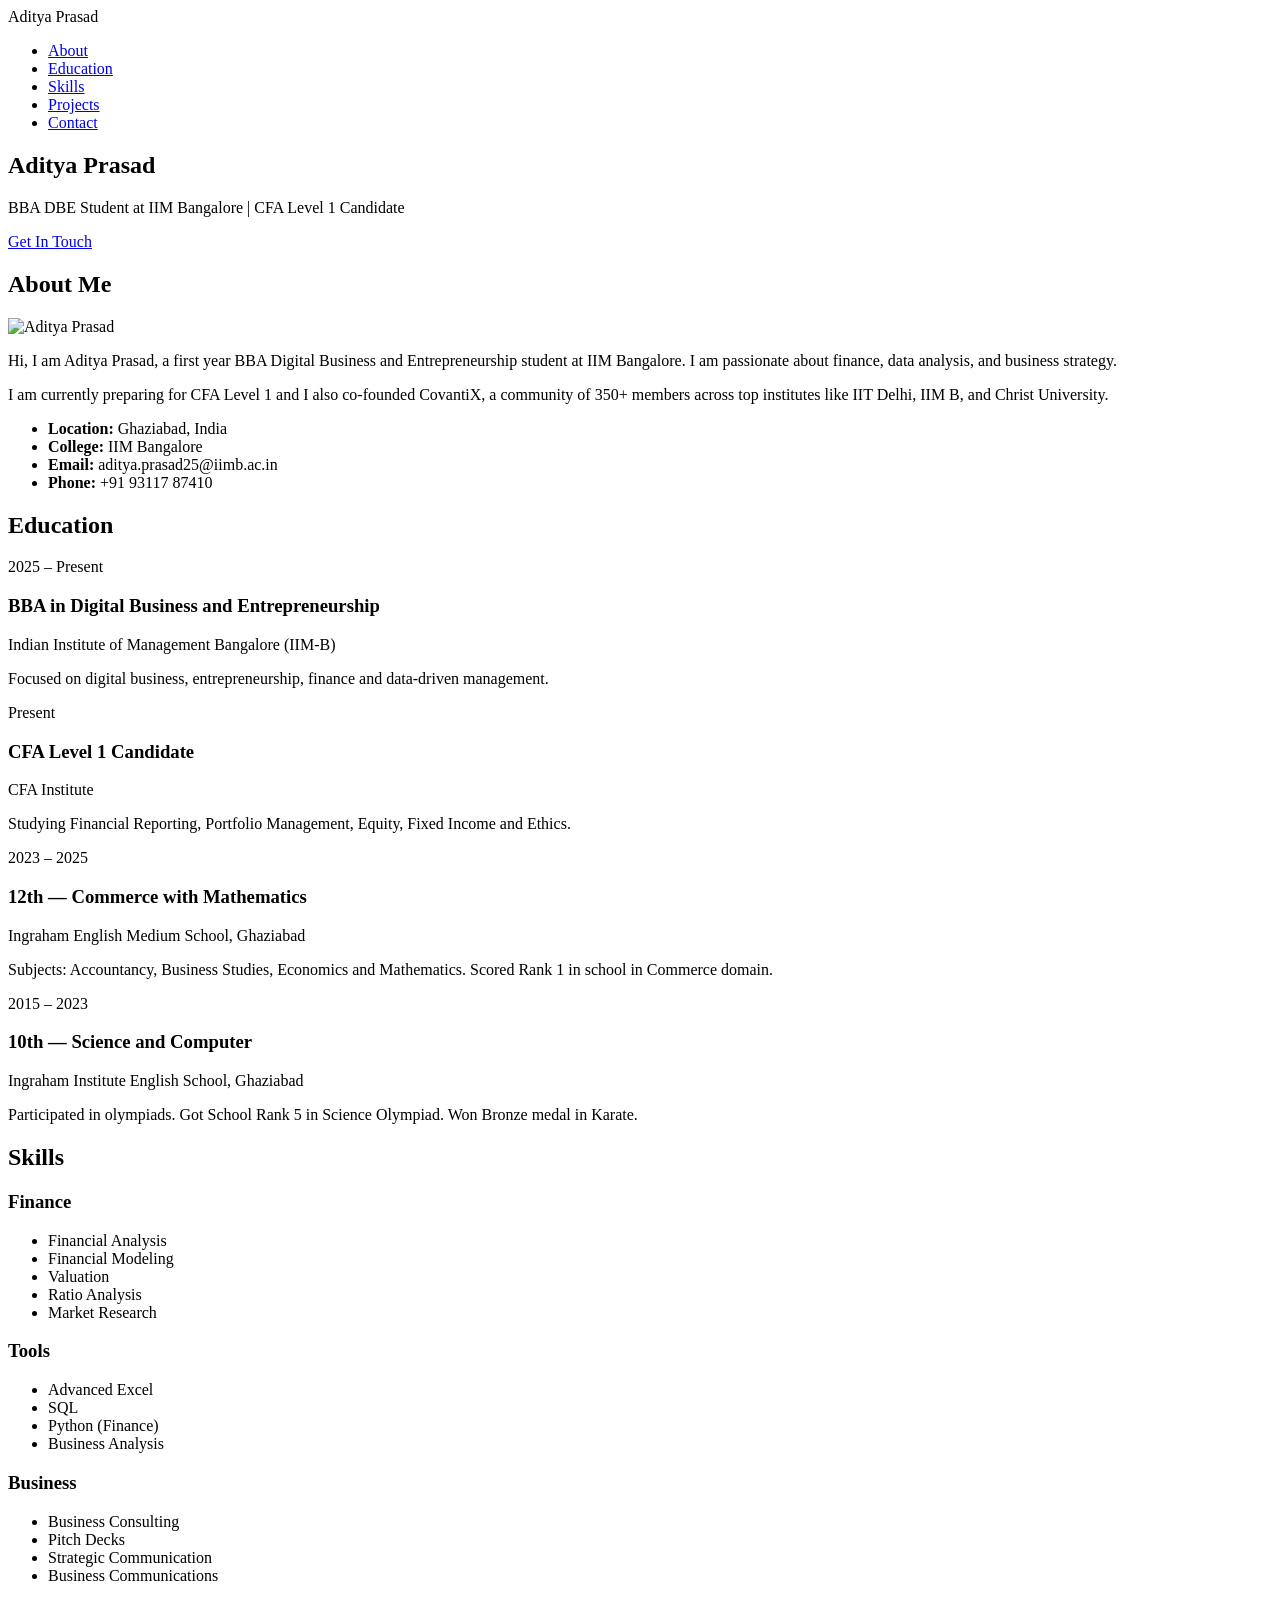
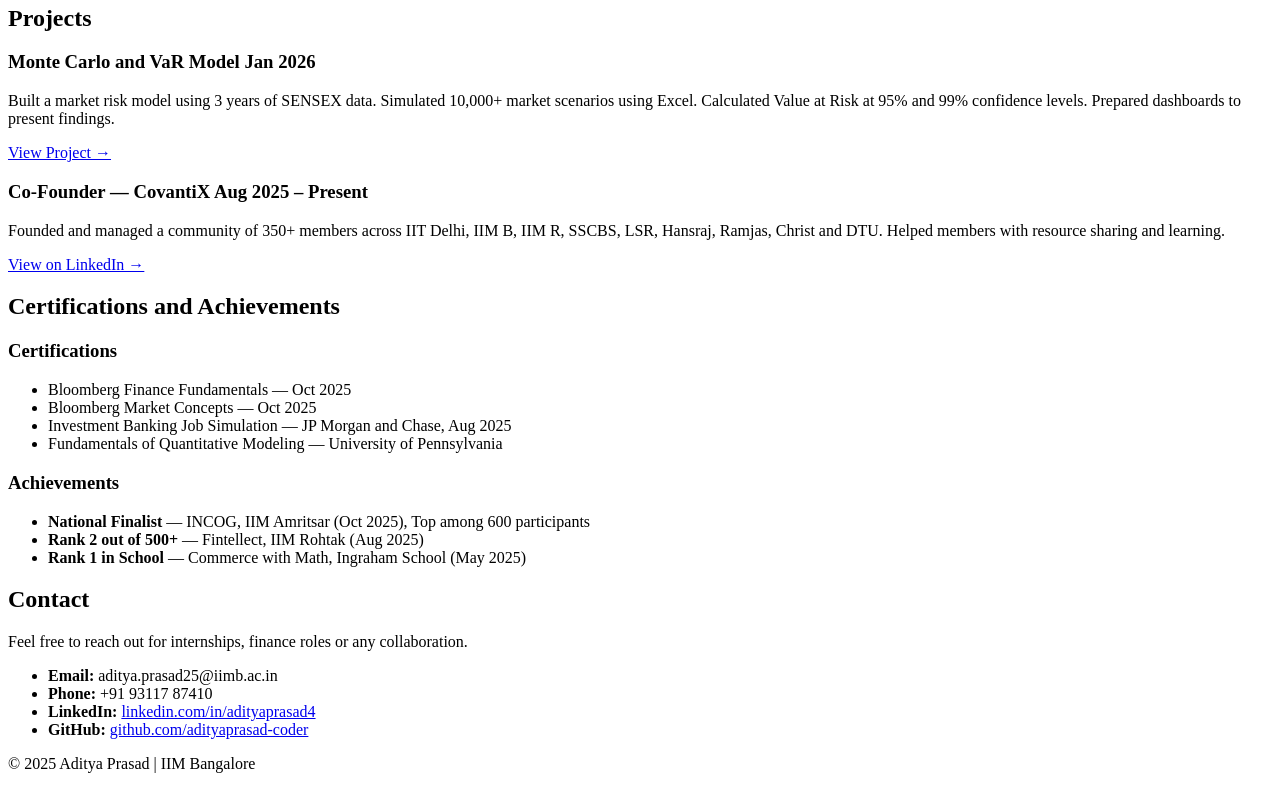
==== index.html @ 6860e872 "Rename index (1).html to index.html" ====
<!DOCTYPE html>
<html lang="en">
<head>
  <meta charset="UTF-8" />
  <meta name="viewport" content="width=device-width, initial-scale=1.0"/>
  <title>Aditya Prasad | Resume</title>
  <link href="https://fonts.googleapis.com/css2?family=Poppins:wght@400;500;600;700&display=swap" rel="stylesheet">
  <link rel="stylesheet" href="style.css" />
</head>
<body>

  <!-- NAVIGATION BAR -->
  <nav id="navbar">
    <div class="nav-logo">Aditya Prasad</div>
    <ul class="nav-links">
      <li><a href="#about">About</a></li>
      <li><a href="#education">Education</a></li>
      <li><a href="#skills">Skills</a></li>
      <li><a href="#projects">Projects</a></li>
      <li><a href="#contact">Contact</a></li>
    </ul>
  </nav>

  <!-- HERO -->
  <section id="hero">
    <h1>Aditya Prasad</h1>
    <p>BBA DBE Student at IIM Bangalore | CFA Level 1 Candidate</p>
    <a href="#contact" class="btn">Get In Touch</a>
  </section>

  <!-- ABOUT ME -->
  <section id="about" class="section">
    <div class="container">
      <h2>About Me</h2>
      <div class="about-flex">
        <img src="photo.jpg" alt="Aditya Prasad" class="profile-photo" />
        <div class="about-text">
          <p>Hi, I am Aditya Prasad, a first year BBA Digital Business and Entrepreneurship student at IIM Bangalore. I am passionate about finance, data analysis, and business strategy.</p>
          <p>I am currently preparing for CFA Level 1 and I also co-founded CovantiX, a community of 350+ members across top institutes like IIT Delhi, IIM B, and Christ University.</p>
          <ul class="info-list">
            <li><b>Location:</b> Ghaziabad, India</li>
            <li><b>College:</b> IIM Bangalore</li>
            <li><b>Email:</b> aditya.prasad25@iimb.ac.in</li>
            <li><b>Phone:</b> +91 93117 87410</li>
          </ul>
        </div>
      </div>
    </div>
  </section>

  <!-- EDUCATION -->
  <section id="education" class="section grey-bg">
    <div class="container">
      <h2>Education</h2>

      <div class="edu-card">
        <span class="year">2025 – Present</span>
        <h3>BBA in Digital Business and Entrepreneurship</h3>
        <p class="institute">Indian Institute of Management Bangalore (IIM-B)</p>
        <p>Focused on digital business, entrepreneurship, finance and data-driven management.</p>
      </div>

      <div class="edu-card">
        <span class="year">Present</span>
        <h3>CFA Level 1 Candidate</h3>
        <p class="institute">CFA Institute</p>
        <p>Studying Financial Reporting, Portfolio Management, Equity, Fixed Income and Ethics.</p>
      </div>

      <div class="edu-card">
        <span class="year">2023 – 2025</span>
        <h3>12th — Commerce with Mathematics</h3>
        <p class="institute">Ingraham English Medium School, Ghaziabad</p>
        <p>Subjects: Accountancy, Business Studies, Economics and Mathematics. Scored Rank 1 in school in Commerce domain.</p>
      </div>

      <div class="edu-card">
        <span class="year">2015 – 2023</span>
        <h3>10th — Science and Computer</h3>
        <p class="institute">Ingraham Institute English School, Ghaziabad</p>
        <p>Participated in olympiads. Got School Rank 5 in Science Olympiad. Won Bronze medal in Karate.</p>
      </div>

    </div>
  </section>

  <!-- SKILLS -->
  <section id="skills" class="section">
    <div class="container">
      <h2>Skills</h2>
      <div class="skills-flex">

        <div class="skill-box">
          <h3>Finance</h3>
          <ul>
            <li>Financial Analysis</li>
            <li>Financial Modeling</li>
            <li>Valuation</li>
            <li>Ratio Analysis</li>
            <li>Market Research</li>
          </ul>
        </div>

        <div class="skill-box">
          <h3>Tools</h3>
          <ul>
            <li>Advanced Excel</li>
            <li>SQL</li>
            <li>Python (Finance)</li>
            <li>Business Analysis</li>
          </ul>
        </div>

        <div class="skill-box">
          <h3>Business</h3>
          <ul>
            <li>Business Consulting</li>
            <li>Pitch Decks</li>
            <li>Strategic Communication</li>
            <li>Business Communications</li>
          </ul>
        </div>

      </div>
    </div>
  </section>

  <!-- PROJECTS -->
  <section id="projects" class="section grey-bg">
    <div class="container">
      <h2>Projects</h2>

      <div class="project-card">
        <h3>Monte Carlo and VaR Model <span class="year">Jan 2026</span></h3>
        <p>Built a market risk model using 3 years of SENSEX data. Simulated 10,000+ market scenarios using Excel. Calculated Value at Risk at 95% and 99% confidence levels. Prepared dashboards to present findings.</p>
        <a href="https://bit.ly/4pxqvvm" target="_blank" class="project-link">View Project →</a>
      </div>

      <div class="project-card">
        <h3>Co-Founder — CovantiX <span class="year">Aug 2025 – Present</span></h3>
        <p>Founded and managed a community of 350+ members across IIT Delhi, IIM B, IIM R, SSCBS, LSR, Hansraj, Ramjas, Christ and DTU. Helped members with resource sharing and learning.</p>
        <a href="https://linkedin.com/in/adityaprasad4/" target="_blank" class="project-link">View on LinkedIn →</a>
      </div>

    </div>
  </section>

  <!-- CERTIFICATIONS -->
  <section id="certifications" class="section">
    <div class="container">
      <h2>Certifications and Achievements</h2>
      <div class="two-col">

        <div>
          <h3>Certifications</h3>
          <ul class="simple-list">
            <li>Bloomberg Finance Fundamentals — Oct 2025</li>
            <li>Bloomberg Market Concepts — Oct 2025</li>
            <li>Investment Banking Job Simulation — JP Morgan and Chase, Aug 2025</li>
            <li>Fundamentals of Quantitative Modeling — University of Pennsylvania</li>
          </ul>
        </div>

        <div>
          <h3>Achievements</h3>
          <ul class="simple-list">
            <li><b>National Finalist</b> — INCOG, IIM Amritsar (Oct 2025), Top among 600 participants</li>
            <li><b>Rank 2 out of 500+</b> — Fintellect, IIM Rohtak (Aug 2025)</li>
            <li><b>Rank 1 in School</b> — Commerce with Math, Ingraham School (May 2025)</li>
          </ul>
        </div>

      </div>
    </div>
  </section>

  <!-- CONTACT -->
  <section id="contact" class="section grey-bg">
    <div class="container">
      <h2>Contact</h2>
      <p>Feel free to reach out for internships, finance roles or any collaboration.</p>
      <ul class="contact-list">
        <li><b>Email:</b> aditya.prasad25@iimb.ac.in</li>
        <li><b>Phone:</b> +91 93117 87410</li>
        <li><b>LinkedIn:</b> <a href="https://linkedin.com/in/adityaprasad4/" target="_blank">linkedin.com/in/adityaprasad4</a></li>
        <li><b>GitHub:</b> <a href="https://github.com/adityaprasad-coder" target="_blank">github.com/adityaprasad-coder</a></li>
      </ul>
    </div>
  </section>

  <!-- FOOTER -->
  <footer id="footer">
    <p>© 2025 Aditya Prasad | IIM Bangalore</p>
  </footer>

</body>
</html>
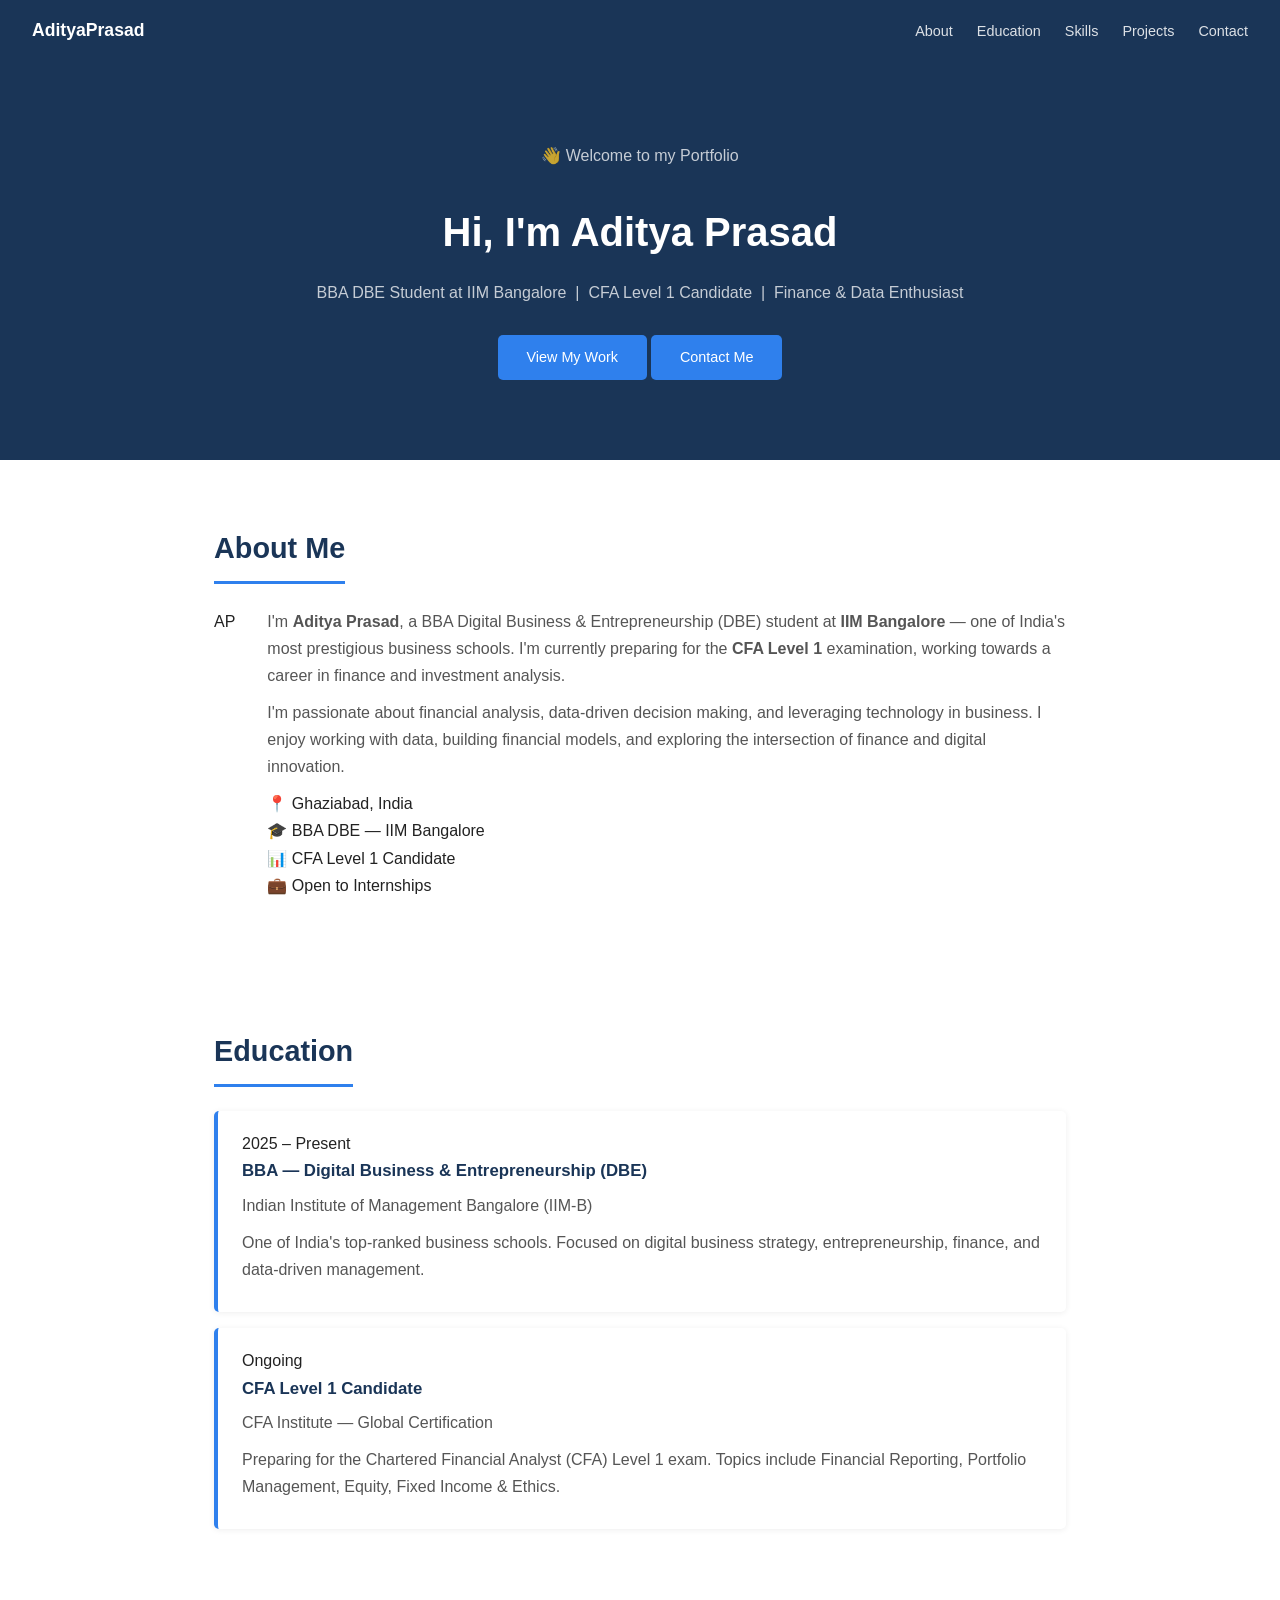
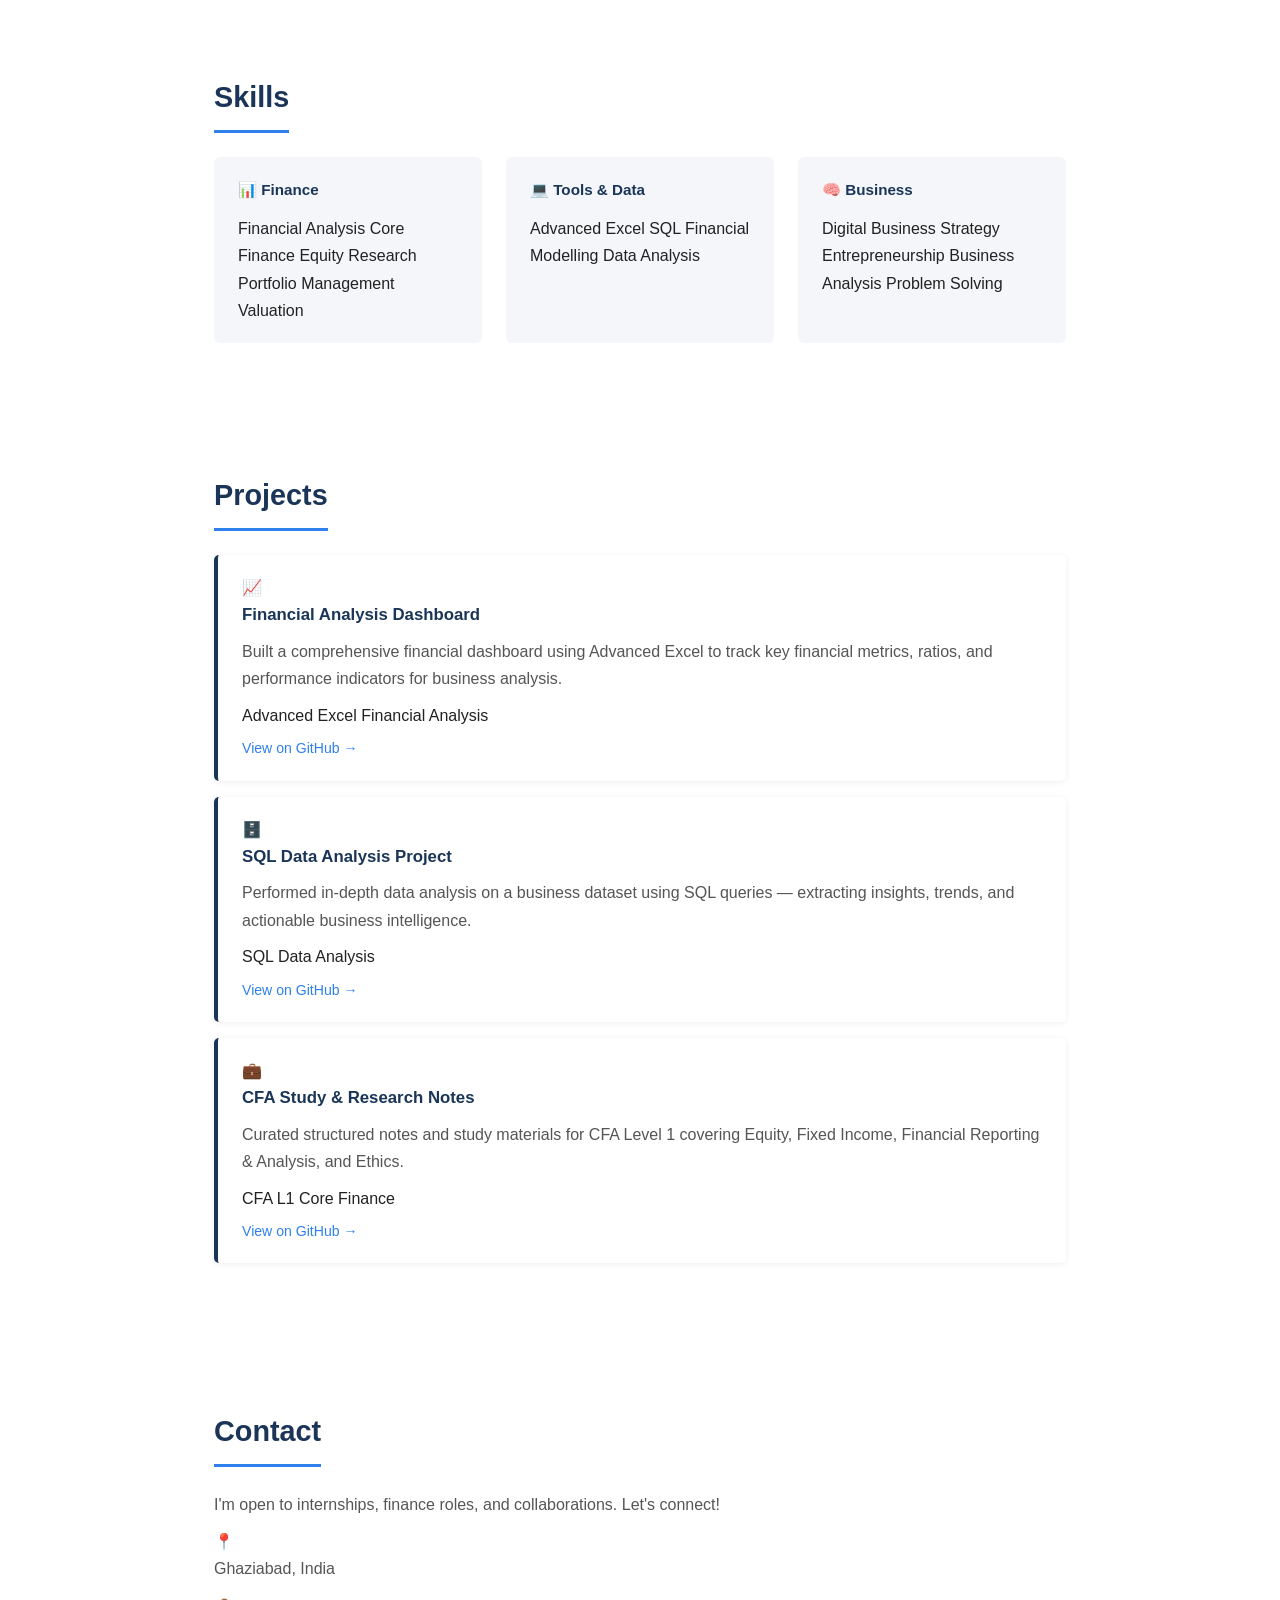
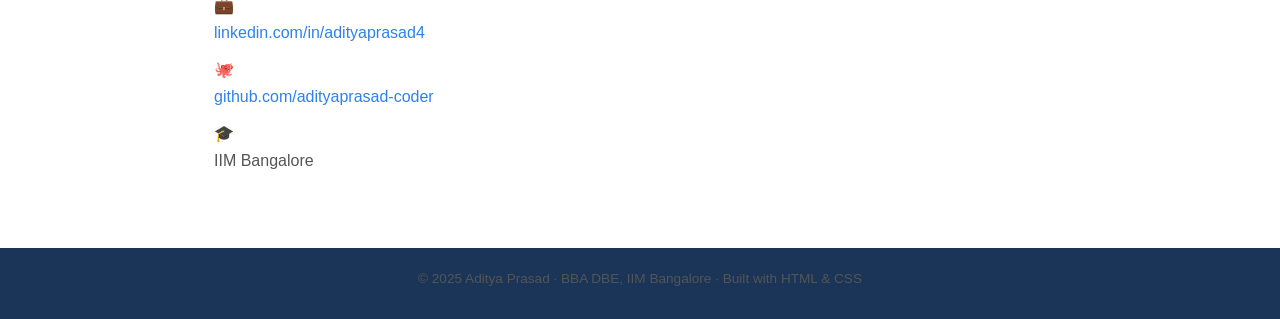
==== commit fb4041ee: "Add files via upload" ====
--- a/index.html
+++ b/index.html
@@ -4,14 +4,16 @@
   <meta charset="UTF-8" />
   <meta name="viewport" content="width=device-width, initial-scale=1.0"/>
   <title>Aditya Prasad | Resume</title>
-  <link href="https://fonts.googleapis.com/css2?family=Poppins:wght@400;500;600;700&display=swap" rel="stylesheet">
+  <link rel="preconnect" href="https://fonts.googleapis.com">
+  <link rel="preconnect" href="https://fonts.gstatic.com" crossorigin>
+  <link href="https://fonts.googleapis.com/css2?family=Playfair+Display:wght@700;900&family=Outfit:wght@300;400;500;600&display=swap" rel="stylesheet">
   <link rel="stylesheet" href="style.css" />
 </head>
 <body>
 
   <!-- NAVIGATION BAR -->
   <nav id="navbar">
-    <div class="nav-logo">Aditya Prasad</div>
+    <div class="nav-logo">Aditya<span>Prasad</span></div>
     <ul class="nav-links">
       <li><a href="#about">About</a></li>
       <li><a href="#education">Education</a></li>
@@ -22,26 +24,33 @@
   </nav>
 
   <!-- HERO -->
-  <section id="hero">
-    <h1>Aditya Prasad</h1>
-    <p>BBA DBE Student at IIM Bangalore | CFA Level 1 Candidate</p>
-    <a href="#contact" class="btn">Get In Touch</a>
-  </section>
+  <header id="hero">
+    <div class="hero-inner">
+      <p class="hero-tag">👋 Welcome to my Portfolio</p>
+      <h1>Hi, I'm <span class="highlight">Aditya Prasad</span></h1>
+      <p class="hero-sub">BBA DBE Student at IIM Bangalore &nbsp;|&nbsp; CFA Level 1 Candidate &nbsp;|&nbsp; Finance & Data Enthusiast</p>
+      <div class="hero-btns">
+        <a href="#projects" class="btn btn-primary">View My Work</a>
+        <a href="#contact" class="btn btn-outline">Contact Me</a>
+      </div>
+    </div>
+    <div class="hero-shape"></div>
+  </header>
 
   <!-- ABOUT ME -->
   <section id="about" class="section">
     <div class="container">
-      <h2>About Me</h2>
+      <h2 class="section-title">About Me</h2>
       <div class="about-flex">
-        <img src="photo.jpg" alt="Aditya Prasad" class="profile-photo" />
-        <div class="about-text">
-          <p>Hi, I am Aditya Prasad, a first year BBA Digital Business and Entrepreneurship student at IIM Bangalore. I am passionate about finance, data analysis, and business strategy.</p>
-          <p>I am currently preparing for CFA Level 1 and I also co-founded CovantiX, a community of 350+ members across top institutes like IIT Delhi, IIM B, and Christ University.</p>
-          <ul class="info-list">
-            <li><b>Location:</b> Ghaziabad, India</li>
-            <li><b>College:</b> IIM Bangalore</li>
-            <li><b>Email:</b> aditya.prasad25@iimb.ac.in</li>
-            <li><b>Phone:</b> +91 93117 87410</li>
+        <div class="about-avatar">AP</div>
+        <div class="about-content">
+          <p>I'm <strong>Aditya Prasad</strong>, a BBA Digital Business & Entrepreneurship (DBE) student at <strong>IIM Bangalore</strong> — one of India's most prestigious business schools. I'm currently preparing for the <strong>CFA Level 1</strong> examination, working towards a career in finance and investment analysis.</p>
+          <p>I'm passionate about financial analysis, data-driven decision making, and leveraging technology in business. I enjoy working with data, building financial models, and exploring the intersection of finance and digital innovation.</p>
+          <ul class="about-info">
+            <li><span class="info-icon">📍</span> Ghaziabad, India</li>
+            <li><span class="info-icon">🎓</span> BBA DBE — IIM Bangalore</li>
+            <li><span class="info-icon">📊</span> CFA Level 1 Candidate</li>
+            <li><span class="info-icon">💼</span> Open to Internships</li>
           </ul>
         </div>
       </div>
@@ -49,76 +58,64 @@
   </section>
 
   <!-- EDUCATION -->
-  <section id="education" class="section grey-bg">
-    <div class="container">
-      <h2>Education</h2>
-
-      <div class="edu-card">
-        <span class="year">2025 – Present</span>
-        <h3>BBA in Digital Business and Entrepreneurship</h3>
-        <p class="institute">Indian Institute of Management Bangalore (IIM-B)</p>
-        <p>Focused on digital business, entrepreneurship, finance and data-driven management.</p>
-      </div>
-
-      <div class="edu-card">
-        <span class="year">Present</span>
-        <h3>CFA Level 1 Candidate</h3>
-        <p class="institute">CFA Institute</p>
-        <p>Studying Financial Reporting, Portfolio Management, Equity, Fixed Income and Ethics.</p>
-      </div>
-
-      <div class="edu-card">
-        <span class="year">2023 – 2025</span>
-        <h3>12th — Commerce with Mathematics</h3>
-        <p class="institute">Ingraham English Medium School, Ghaziabad</p>
-        <p>Subjects: Accountancy, Business Studies, Economics and Mathematics. Scored Rank 1 in school in Commerce domain.</p>
-      </div>
-
-      <div class="edu-card">
-        <span class="year">2015 – 2023</span>
-        <h3>10th — Science and Computer</h3>
-        <p class="institute">Ingraham Institute English School, Ghaziabad</p>
-        <p>Participated in olympiads. Got School Rank 5 in Science Olympiad. Won Bronze medal in Karate.</p>
-      </div>
-
+  <section id="education" class="section section-alt">
+    <div class="container">
+      <h2 class="section-title">Education</h2>
+      <div class="edu-grid">
+
+        <div class="edu-card">
+          <div class="edu-year">2025 – Present</div>
+          <h3>BBA — Digital Business & Entrepreneurship (DBE)</h3>
+          <p class="edu-place">Indian Institute of Management Bangalore (IIM-B)</p>
+          <p>One of India's top-ranked business schools. Focused on digital business strategy, entrepreneurship, finance, and data-driven management.</p>
+        </div>
+
+        <div class="edu-card">
+          <div class="edu-year">Ongoing</div>
+          <h3>CFA Level 1 Candidate</h3>
+          <p class="edu-place">CFA Institute — Global Certification</p>
+          <p>Preparing for the Chartered Financial Analyst (CFA) Level 1 exam. Topics include Financial Reporting, Portfolio Management, Equity, Fixed Income & Ethics.</p>
+        </div>
+
+      </div>
     </div>
   </section>
 
   <!-- SKILLS -->
   <section id="skills" class="section">
     <div class="container">
-      <h2>Skills</h2>
+      <h2 class="section-title">Skills</h2>
       <div class="skills-flex">
 
         <div class="skill-box">
-          <h3>Finance</h3>
-          <ul>
-            <li>Financial Analysis</li>
-            <li>Financial Modeling</li>
-            <li>Valuation</li>
-            <li>Ratio Analysis</li>
-            <li>Market Research</li>
-          </ul>
+          <h3>📊 Finance</h3>
+          <div class="tags">
+            <span class="tag">Financial Analysis</span>
+            <span class="tag">Core Finance</span>
+            <span class="tag">Equity Research</span>
+            <span class="tag">Portfolio Management</span>
+            <span class="tag">Valuation</span>
+          </div>
         </div>
 
         <div class="skill-box">
-          <h3>Tools</h3>
-          <ul>
-            <li>Advanced Excel</li>
-            <li>SQL</li>
-            <li>Python (Finance)</li>
-            <li>Business Analysis</li>
-          </ul>
+          <h3>💻 Tools & Data</h3>
+          <div class="tags">
+            <span class="tag">Advanced Excel</span>
+            <span class="tag">SQL</span>
+            <span class="tag">Financial Modelling</span>
+            <span class="tag">Data Analysis</span>
+          </div>
         </div>
 
         <div class="skill-box">
-          <h3>Business</h3>
-          <ul>
-            <li>Business Consulting</li>
-            <li>Pitch Decks</li>
-            <li>Strategic Communication</li>
-            <li>Business Communications</li>
-          </ul>
+          <h3>🧠 Business</h3>
+          <div class="tags">
+            <span class="tag">Digital Business Strategy</span>
+            <span class="tag">Entrepreneurship</span>
+            <span class="tag">Business Analysis</span>
+            <span class="tag">Problem Solving</span>
+          </div>
         </div>
 
       </div>
@@ -126,48 +123,42 @@
   </section>
 
   <!-- PROJECTS -->
-  <section id="projects" class="section grey-bg">
-    <div class="container">
-      <h2>Projects</h2>
-
-      <div class="project-card">
-        <h3>Monte Carlo and VaR Model <span class="year">Jan 2026</span></h3>
-        <p>Built a market risk model using 3 years of SENSEX data. Simulated 10,000+ market scenarios using Excel. Calculated Value at Risk at 95% and 99% confidence levels. Prepared dashboards to present findings.</p>
-        <a href="https://bit.ly/4pxqvvm" target="_blank" class="project-link">View Project →</a>
-      </div>
-
-      <div class="project-card">
-        <h3>Co-Founder — CovantiX <span class="year">Aug 2025 – Present</span></h3>
-        <p>Founded and managed a community of 350+ members across IIT Delhi, IIM B, IIM R, SSCBS, LSR, Hansraj, Ramjas, Christ and DTU. Helped members with resource sharing and learning.</p>
-        <a href="https://linkedin.com/in/adityaprasad4/" target="_blank" class="project-link">View on LinkedIn →</a>
-      </div>
-
-    </div>
-  </section>
-
-  <!-- CERTIFICATIONS -->
-  <section id="certifications" class="section">
-    <div class="container">
-      <h2>Certifications and Achievements</h2>
-      <div class="two-col">
-
-        <div>
-          <h3>Certifications</h3>
-          <ul class="simple-list">
-            <li>Bloomberg Finance Fundamentals — Oct 2025</li>
-            <li>Bloomberg Market Concepts — Oct 2025</li>
-            <li>Investment Banking Job Simulation — JP Morgan and Chase, Aug 2025</li>
-            <li>Fundamentals of Quantitative Modeling — University of Pennsylvania</li>
-          </ul>
-        </div>
-
-        <div>
-          <h3>Achievements</h3>
-          <ul class="simple-list">
-            <li><b>National Finalist</b> — INCOG, IIM Amritsar (Oct 2025), Top among 600 participants</li>
-            <li><b>Rank 2 out of 500+</b> — Fintellect, IIM Rohtak (Aug 2025)</li>
-            <li><b>Rank 1 in School</b> — Commerce with Math, Ingraham School (May 2025)</li>
-          </ul>
+  <section id="projects" class="section section-alt">
+    <div class="container">
+      <h2 class="section-title">Projects</h2>
+      <div class="projects-grid">
+
+        <div class="project-card">
+          <div class="project-emoji">📈</div>
+          <h3>Financial Analysis Dashboard</h3>
+          <p>Built a comprehensive financial dashboard using Advanced Excel to track key financial metrics, ratios, and performance indicators for business analysis.</p>
+          <div class="tags">
+            <span class="tag tag-sm">Advanced Excel</span>
+            <span class="tag tag-sm">Financial Analysis</span>
+          </div>
+          <a href="https://github.com/adityaprasad-coder" target="_blank" class="project-link">View on GitHub →</a>
+        </div>
+
+        <div class="project-card">
+          <div class="project-emoji">🗄️</div>
+          <h3>SQL Data Analysis Project</h3>
+          <p>Performed in-depth data analysis on a business dataset using SQL queries — extracting insights, trends, and actionable business intelligence.</p>
+          <div class="tags">
+            <span class="tag tag-sm">SQL</span>
+            <span class="tag tag-sm">Data Analysis</span>
+          </div>
+          <a href="https://github.com/adityaprasad-coder" target="_blank" class="project-link">View on GitHub →</a>
+        </div>
+
+        <div class="project-card">
+          <div class="project-emoji">💼</div>
+          <h3>CFA Study & Research Notes</h3>
+          <p>Curated structured notes and study materials for CFA Level 1 covering Equity, Fixed Income, Financial Reporting & Analysis, and Ethics.</p>
+          <div class="tags">
+            <span class="tag tag-sm">CFA L1</span>
+            <span class="tag tag-sm">Core Finance</span>
+          </div>
+          <a href="https://github.com/adityaprasad-coder" target="_blank" class="project-link">View on GitHub →</a>
         </div>
 
       </div>
@@ -175,22 +166,34 @@
   </section>
 
   <!-- CONTACT -->
-  <section id="contact" class="section grey-bg">
-    <div class="container">
-      <h2>Contact</h2>
-      <p>Feel free to reach out for internships, finance roles or any collaboration.</p>
-      <ul class="contact-list">
-        <li><b>Email:</b> aditya.prasad25@iimb.ac.in</li>
-        <li><b>Phone:</b> +91 93117 87410</li>
-        <li><b>LinkedIn:</b> <a href="https://linkedin.com/in/adityaprasad4/" target="_blank">linkedin.com/in/adityaprasad4</a></li>
-        <li><b>GitHub:</b> <a href="https://github.com/adityaprasad-coder" target="_blank">github.com/adityaprasad-coder</a></li>
-      </ul>
+  <section id="contact" class="section">
+    <div class="container">
+      <h2 class="section-title">Contact</h2>
+      <p class="contact-intro">I'm open to internships, finance roles, and collaborations. Let's connect!</p>
+      <div class="contact-grid">
+        <div class="contact-card">
+          <span>📍</span>
+          <p>Ghaziabad, India</p>
+        </div>
+        <div class="contact-card">
+          <span>💼</span>
+          <p><a href="https://linkedin.com/in/adityaprasad4/" target="_blank">linkedin.com/in/adityaprasad4</a></p>
+        </div>
+        <div class="contact-card">
+          <span>🐙</span>
+          <p><a href="https://github.com/adityaprasad-coder" target="_blank">github.com/adityaprasad-coder</a></p>
+        </div>
+        <div class="contact-card">
+          <span>🎓</span>
+          <p>IIM Bangalore</p>
+        </div>
+      </div>
     </div>
   </section>
 
   <!-- FOOTER -->
   <footer id="footer">
-    <p>© 2025 Aditya Prasad | IIM Bangalore</p>
+    <p>© 2025 Aditya Prasad · BBA DBE, IIM Bangalore · Built with HTML & CSS</p>
   </footer>
 
 </body>
--- a/style.css
+++ b/style.css
@@ -0,0 +1,354 @@
+/* ================================
+   STYLE.CSS — Aditya Prasad
+   Simple Resume Website
+   ================================ */
+
+/* 1. CSS Variables - Color Palette */
+:root {
+  --primary: #1a3557;
+  --accent: #2f80ed;
+  --bg: #ffffff;
+  --grey-bg: #f4f6f9;
+  --text: #222222;
+  --muted: #555555;
+  --border: #dddddd;
+  --font: 'Poppins', sans-serif;
+}
+
+/* 2. Base / Element Selectors */
+* {
+  margin: 0;
+  padding: 0;
+  box-sizing: border-box;
+}
+
+html {
+  scroll-behavior: smooth;
+}
+
+body {
+  font-family: var(--font);
+  color: var(--text);
+  background-color: var(--bg);
+  font-size: 16px;
+  line-height: 1.7;
+}
+
+h2 {
+  font-size: 1.8rem;
+  color: var(--primary);
+  margin-bottom: 1.5rem;
+  border-bottom: 3px solid var(--accent);
+  padding-bottom: 0.5rem;
+  display: inline-block;
+}
+
+h3 {
+  font-size: 1.05rem;
+  color: var(--primary);
+  margin-bottom: 0.4rem;
+}
+
+p {
+  color: var(--muted);
+  margin-bottom: 0.6rem;
+}
+
+a {
+  color: var(--accent);
+  text-decoration: none;
+}
+
+a:hover {
+  text-decoration: underline;
+}
+
+ul {
+  list-style: none;
+}
+
+/* 3. Container */
+.container {
+  max-width: 900px;
+  margin: 0 auto;
+  padding: 0 1.5rem;
+}
+
+/* 4. Navigation Bar - Flexbox */
+#navbar {
+  background-color: var(--primary);
+  padding: 1rem 2rem;
+  position: sticky;
+  top: 0;
+  z-index: 100;
+  display: flex;
+  align-items: center;
+  justify-content: space-between;
+}
+
+.nav-logo {
+  color: white;
+  font-size: 1.1rem;
+  font-weight: 600;
+}
+
+.nav-links {
+  display: flex;
+  gap: 1.5rem;
+}
+
+.nav-links a {
+  color: rgba(255, 255, 255, 0.85);
+  font-size: 0.9rem;
+  font-weight: 500;
+}
+
+.nav-links a:hover {
+  color: white;
+  text-decoration: none;
+}
+
+/* 5. Hero Section */
+#hero {
+  background-color: var(--primary);
+  color: white;
+  text-align: center;
+  padding: 5rem 1.5rem;
+}
+
+#hero h1 {
+  font-size: 2.5rem;
+  margin-bottom: 0.8rem;
+  color: white;
+}
+
+#hero p {
+  color: rgba(255, 255, 255, 0.75);
+  font-size: 1rem;
+  margin-bottom: 1.8rem;
+}
+
+/* Class Selector - Button */
+.btn {
+  display: inline-block;
+  background-color: var(--accent);
+  color: white;
+  padding: 0.65rem 1.8rem;
+  border-radius: 5px;
+  font-weight: 500;
+  font-size: 0.9rem;
+}
+
+.btn:hover {
+  opacity: 0.9;
+  text-decoration: none;
+}
+
+/* 6. Sections */
+.section {
+  padding: 4rem 0;
+}
+
+.grey-bg {
+  background-color: var(--grey-bg);
+}
+
+/* 7. About Section - Flexbox */
+.about-flex {
+  display: flex;
+  gap: 2rem;
+  align-items: flex-start;
+}
+
+/* Class Selector */
+.profile-photo {
+  width: 150px;
+  height: 150px;
+  border-radius: 50%;
+  object-fit: cover;
+  object-position: center top;
+  border: 3px solid var(--accent);
+  flex-shrink: 0;
+}
+
+.about-text p {
+  margin-bottom: 0.7rem;
+}
+
+.info-list {
+  margin-top: 1rem;
+  display: flex;
+  flex-direction: column;
+  gap: 0.4rem;
+}
+
+.info-list li {
+  font-size: 0.9rem;
+  color: var(--muted);
+}
+
+/* 8. Education Cards */
+.edu-card {
+  background: white;
+  border-left: 4px solid var(--accent);
+  padding: 1.2rem 1.5rem;
+  margin-bottom: 1rem;
+  border-radius: 5px;
+  box-shadow: 0 1px 6px rgba(0,0,0,0.07);
+}
+
+.grey-bg .edu-card {
+  background: white;
+}
+
+.year {
+  font-size: 0.78rem;
+  font-weight: 600;
+  color: var(--accent);
+  text-transform: uppercase;
+  letter-spacing: 0.05em;
+}
+
+.institute {
+  color: var(--muted);
+  font-size: 0.9rem;
+  font-weight: 500;
+  margin-bottom: 0.3rem;
+}
+
+/* 9. Skills - Flexbox */
+.skills-flex {
+  display: flex;
+  gap: 1.5rem;
+  flex-wrap: wrap;
+}
+
+.skill-box {
+  flex: 1;
+  min-width: 200px;
+  background: var(--grey-bg);
+  border-radius: 6px;
+  padding: 1.2rem 1.5rem;
+}
+
+.skill-box h3 {
+  margin-bottom: 0.8rem;
+  font-size: 0.95rem;
+}
+
+.skill-box ul {
+  list-style: disc;
+  padding-left: 1.1rem;
+}
+
+.skill-box ul li {
+  font-size: 0.88rem;
+  color: var(--muted);
+  margin-bottom: 0.3rem;
+}
+
+/* 10. Projects */
+.project-card {
+  background: white;
+  border-left: 4px solid var(--primary);
+  padding: 1.2rem 1.5rem;
+  margin-bottom: 1rem;
+  border-radius: 5px;
+  box-shadow: 0 1px 6px rgba(0,0,0,0.07);
+}
+
+.project-card h3 {
+  display: flex;
+  align-items: center;
+  gap: 0.8rem;
+  flex-wrap: wrap;
+  margin-bottom: 0.5rem;
+}
+
+.project-link {
+  display: inline-block;
+  margin-top: 0.5rem;
+  font-size: 0.88rem;
+  font-weight: 500;
+  color: var(--accent);
+}
+
+/* 11. Certifications - Two Column Flexbox */
+.two-col {
+  display: flex;
+  gap: 2rem;
+  flex-wrap: wrap;
+}
+
+.two-col > div {
+  flex: 1;
+  min-width: 250px;
+}
+
+.two-col h3 {
+  margin-bottom: 0.8rem;
+  font-size: 1rem;
+}
+
+.simple-list {
+  list-style: disc;
+  padding-left: 1.1rem;
+}
+
+.simple-list li {
+  font-size: 0.88rem;
+  color: var(--muted);
+  margin-bottom: 0.5rem;
+}
+
+/* 12. Contact */
+.contact-list {
+  margin-top: 1rem;
+  display: flex;
+  flex-direction: column;
+  gap: 0.6rem;
+}
+
+.contact-list li {
+  font-size: 0.95rem;
+  color: var(--muted);
+}
+
+/* 13. Footer - ID Selector */
+#footer {
+  background-color: var(--primary);
+  color: rgba(255,255,255,0.6);
+  text-align: center;
+  padding: 1.2rem;
+  font-size: 0.85rem;
+}
+
+/* 14. Responsive */
+@media (max-width: 768px) {
+  #navbar {
+    flex-direction: column;
+    gap: 0.8rem;
+    text-align: center;
+  }
+
+  .nav-links {
+    gap: 1rem;
+    flex-wrap: wrap;
+    justify-content: center;
+  }
+
+  .about-flex {
+    flex-direction: column;
+    align-items: center;
+    text-align: center;
+  }
+
+  .skills-flex,
+  .two-col {
+    flex-direction: column;
+  }
+
+  #hero h1 {
+    font-size: 1.8rem;
+  }
+}
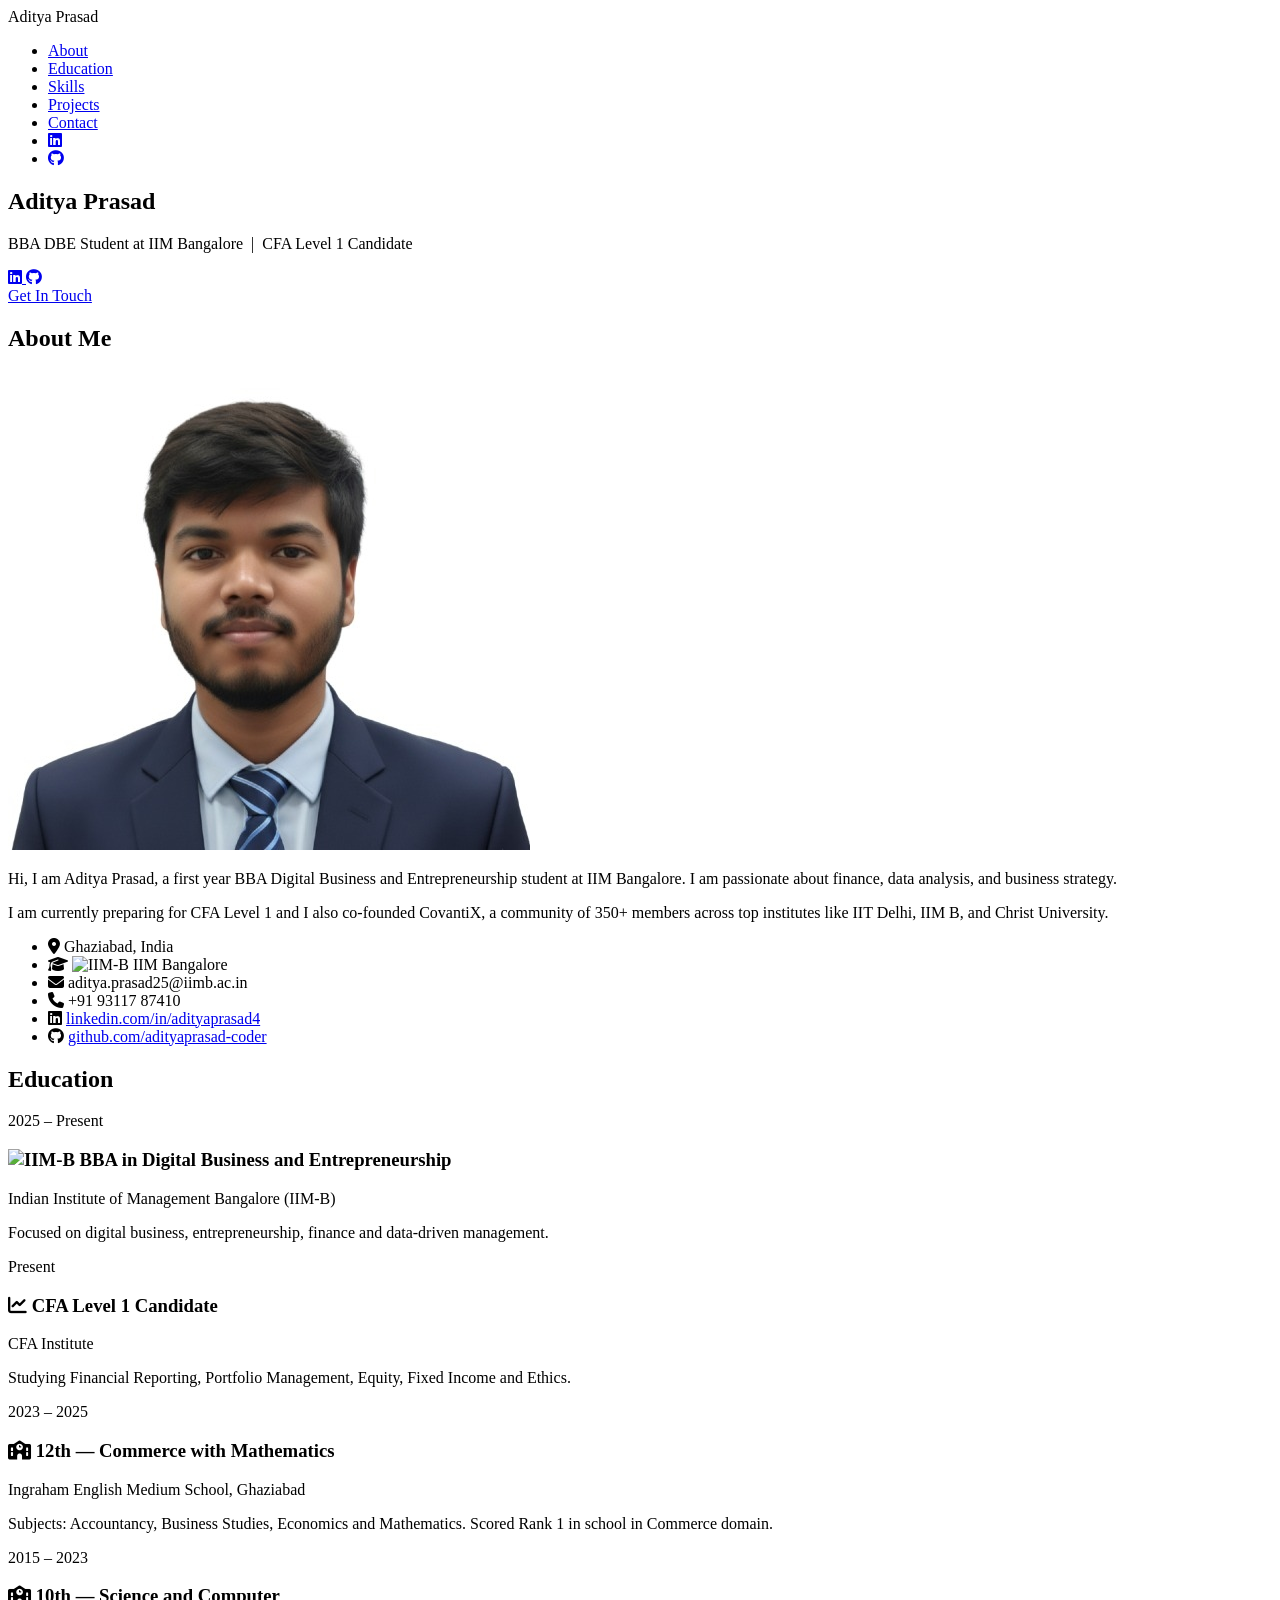
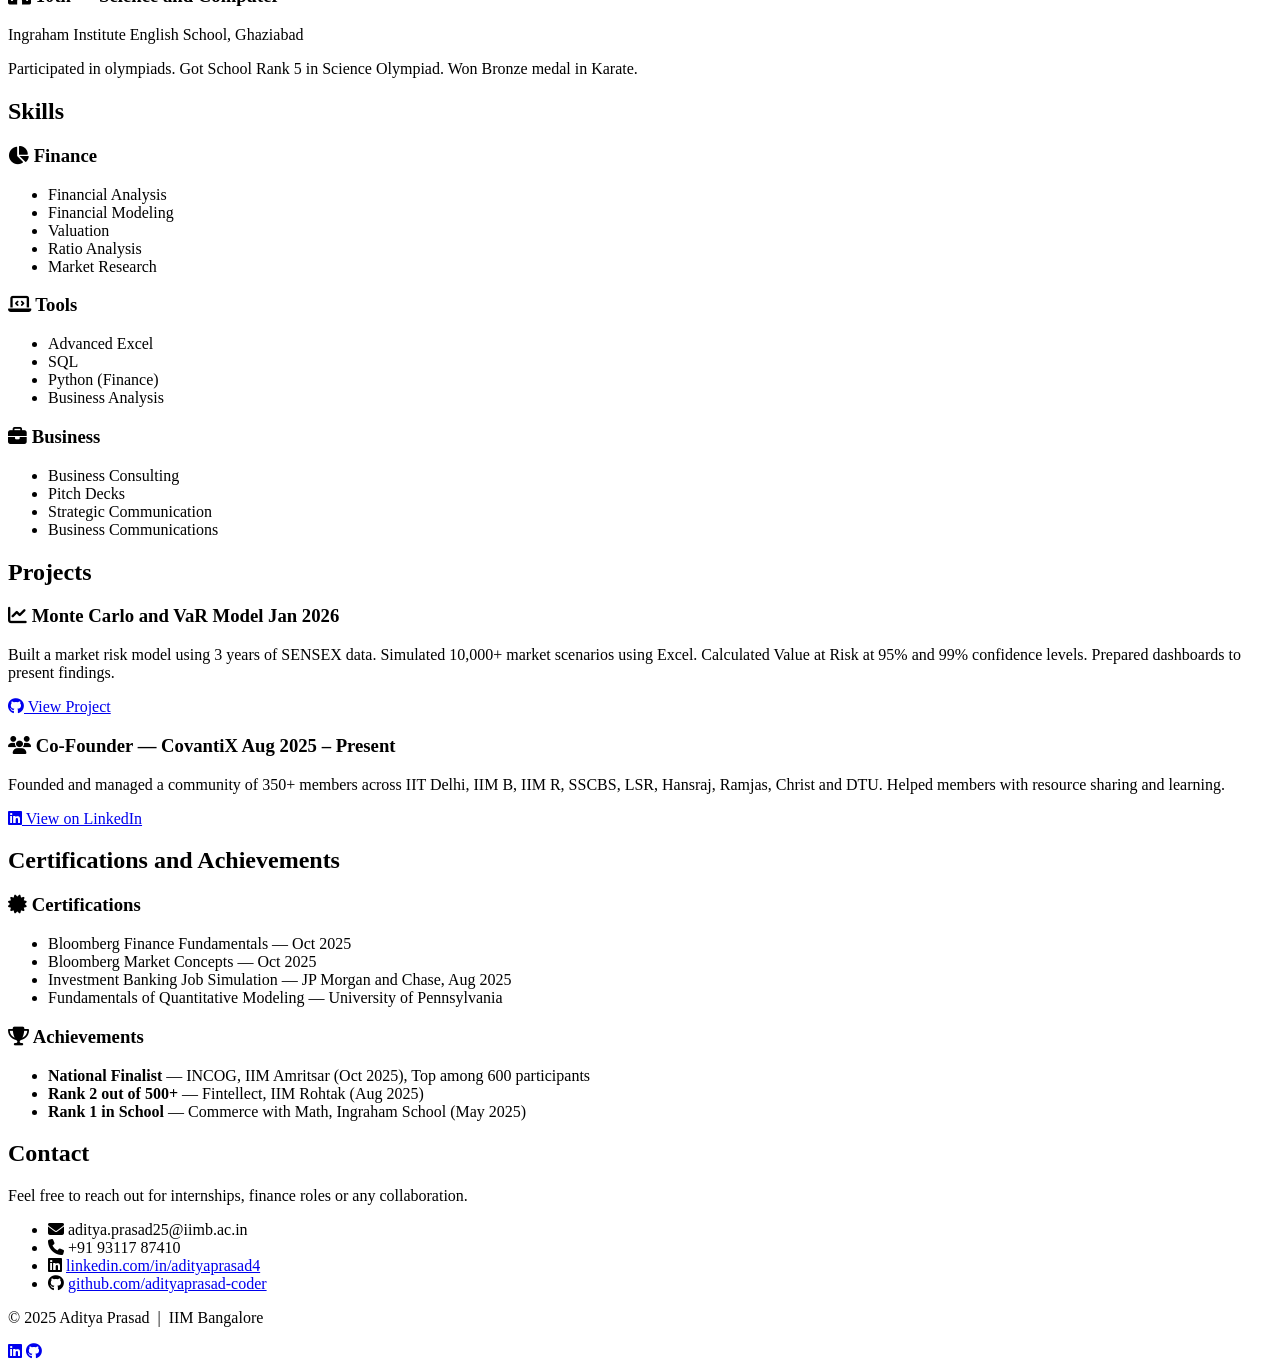
==== commit 2f2db82e: "Rename ao.html to index.html" ====
--- a/index.html
+++ b/index.html
@@ -4,53 +4,79 @@
   <meta charset="UTF-8" />
   <meta name="viewport" content="width=device-width, initial-scale=1.0"/>
   <title>Aditya Prasad | Resume</title>
-  <link rel="preconnect" href="https://fonts.googleapis.com">
-  <link rel="preconnect" href="https://fonts.gstatic.com" crossorigin>
-  <link href="https://fonts.googleapis.com/css2?family=Playfair+Display:wght@700;900&family=Outfit:wght@300;400;500;600&display=swap" rel="stylesheet">
+  <link href="https://fonts.googleapis.com/css2?family=Poppins:wght@400;500;600;700&display=swap" rel="stylesheet">
+  <!-- Font Awesome for icons -->
+  <link rel="stylesheet" href="https://cdnjs.cloudflare.com/ajax/libs/font-awesome/6.5.0/css/all.min.css">
   <link rel="stylesheet" href="style.css" />
 </head>
 <body>
 
   <!-- NAVIGATION BAR -->
   <nav id="navbar">
-    <div class="nav-logo">Aditya<span>Prasad</span></div>
+    <div class="nav-logo">Aditya Prasad</div>
     <ul class="nav-links">
       <li><a href="#about">About</a></li>
       <li><a href="#education">Education</a></li>
       <li><a href="#skills">Skills</a></li>
       <li><a href="#projects">Projects</a></li>
       <li><a href="#contact">Contact</a></li>
+      <!-- LinkedIn & GitHub icons in navbar -->
+      <li>
+        <a href="https://linkedin.com/in/adityaprasad4/" target="_blank" class="nav-icon" title="LinkedIn">
+          <i class="fa-brands fa-linkedin"></i>
+        </a>
+      </li>
+      <li>
+        <a href="https://github.com/adityaprasad-coder" target="_blank" class="nav-icon" title="GitHub">
+          <i class="fa-brands fa-github"></i>
+        </a>
+      </li>
     </ul>
   </nav>
 
   <!-- HERO -->
-  <header id="hero">
-    <div class="hero-inner">
-      <p class="hero-tag">👋 Welcome to my Portfolio</p>
-      <h1>Hi, I'm <span class="highlight">Aditya Prasad</span></h1>
-      <p class="hero-sub">BBA DBE Student at IIM Bangalore &nbsp;|&nbsp; CFA Level 1 Candidate &nbsp;|&nbsp; Finance & Data Enthusiast</p>
-      <div class="hero-btns">
-        <a href="#projects" class="btn btn-primary">View My Work</a>
-        <a href="#contact" class="btn btn-outline">Contact Me</a>
-      </div>
-    </div>
-    <div class="hero-shape"></div>
-  </header>
+  <section id="hero">
+    <h1>Aditya Prasad</h1>
+    <p>BBA DBE Student at IIM Bangalore &nbsp;|&nbsp; CFA Level 1 Candidate</p>
+    <!-- Social icons in hero -->
+    <div class="hero-icons">
+      <a href="https://linkedin.com/in/adityaprasad4/" target="_blank" title="LinkedIn">
+        <i class="fa-brands fa-linkedin"></i>
+      </a>
+      <a href="https://github.com/adityaprasad-coder" target="_blank" title="GitHub">
+        <i class="fa-brands fa-github"></i>
+      </a>
+    </div>
+    <a href="#contact" class="btn">Get In Touch</a>
+  </section>
 
   <!-- ABOUT ME -->
   <section id="about" class="section">
     <div class="container">
-      <h2 class="section-title">About Me</h2>
+      <h2>About Me</h2>
       <div class="about-flex">
-        <div class="about-avatar">AP</div>
-        <div class="about-content">
-          <p>I'm <strong>Aditya Prasad</strong>, a BBA Digital Business & Entrepreneurship (DBE) student at <strong>IIM Bangalore</strong> — one of India's most prestigious business schools. I'm currently preparing for the <strong>CFA Level 1</strong> examination, working towards a career in finance and investment analysis.</p>
-          <p>I'm passionate about financial analysis, data-driven decision making, and leveraging technology in business. I enjoy working with data, building financial models, and exploring the intersection of finance and digital innovation.</p>
-          <ul class="about-info">
-            <li><span class="info-icon">📍</span> Ghaziabad, India</li>
-            <li><span class="info-icon">🎓</span> BBA DBE — IIM Bangalore</li>
-            <li><span class="info-icon">📊</span> CFA Level 1 Candidate</li>
-            <li><span class="info-icon">💼</span> Open to Internships</li>
+        <img src="photo.jpg" alt="Aditya Prasad" class="profile-photo" />
+        <div class="about-text">
+          <p>Hi, I am Aditya Prasad, a first year BBA Digital Business and Entrepreneurship student at IIM Bangalore. I am passionate about finance, data analysis, and business strategy.</p>
+          <p>I am currently preparing for CFA Level 1 and I also co-founded CovantiX, a community of 350+ members across top institutes like IIT Delhi, IIM B, and Christ University.</p>
+          <ul class="info-list">
+            <li><i class="fa-solid fa-location-dot"></i> Ghaziabad, India</li>
+            <li>
+              <!-- IIM Bangalore icon - using graduation cap -->
+              <i class="fa-solid fa-graduation-cap"></i>
+              <img src="https://upload.wikimedia.org/wikipedia/en/thumb/b/b3/IIM_Bangalore_Logo.svg/60px-IIM_Bangalore_Logo.svg.png" alt="IIM-B" class="iimb-logo" />
+              IIM Bangalore
+            </li>
+            <li><i class="fa-solid fa-envelope"></i> aditya.prasad25@iimb.ac.in</li>
+            <li><i class="fa-solid fa-phone"></i> +91 93117 87410</li>
+            <li>
+              <i class="fa-brands fa-linkedin"></i>
+              <a href="https://linkedin.com/in/adityaprasad4/" target="_blank">linkedin.com/in/adityaprasad4</a>
+            </li>
+            <li>
+              <i class="fa-brands fa-github"></i>
+              <a href="https://github.com/adityaprasad-coder" target="_blank">github.com/adityaprasad-coder</a>
+            </li>
           </ul>
         </div>
       </div>
@@ -58,64 +84,79 @@
   </section>
 
   <!-- EDUCATION -->
-  <section id="education" class="section section-alt">
-    <div class="container">
-      <h2 class="section-title">Education</h2>
-      <div class="edu-grid">
-
-        <div class="edu-card">
-          <div class="edu-year">2025 – Present</div>
-          <h3>BBA — Digital Business & Entrepreneurship (DBE)</h3>
-          <p class="edu-place">Indian Institute of Management Bangalore (IIM-B)</p>
-          <p>One of India's top-ranked business schools. Focused on digital business strategy, entrepreneurship, finance, and data-driven management.</p>
-        </div>
-
-        <div class="edu-card">
-          <div class="edu-year">Ongoing</div>
-          <h3>CFA Level 1 Candidate</h3>
-          <p class="edu-place">CFA Institute — Global Certification</p>
-          <p>Preparing for the Chartered Financial Analyst (CFA) Level 1 exam. Topics include Financial Reporting, Portfolio Management, Equity, Fixed Income & Ethics.</p>
-        </div>
-
-      </div>
+  <section id="education" class="section grey-bg">
+    <div class="container">
+      <h2>Education</h2>
+
+      <div class="edu-card">
+        <span class="year">2025 – Present</span>
+        <h3>
+          <img src="https://upload.wikimedia.org/wikipedia/en/thumb/b/b3/IIM_Bangalore_Logo.svg/32px-IIM_Bangalore_Logo.svg.png" alt="IIM-B" class="edu-icon" />
+          BBA in Digital Business and Entrepreneurship
+        </h3>
+        <p class="institute">Indian Institute of Management Bangalore (IIM-B)</p>
+        <p>Focused on digital business, entrepreneurship, finance and data-driven management.</p>
+      </div>
+
+      <div class="edu-card">
+        <span class="year">Present</span>
+        <h3><i class="fa-solid fa-chart-line edu-icon-fa"></i> CFA Level 1 Candidate</h3>
+        <p class="institute">CFA Institute</p>
+        <p>Studying Financial Reporting, Portfolio Management, Equity, Fixed Income and Ethics.</p>
+      </div>
+
+      <div class="edu-card">
+        <span class="year">2023 – 2025</span>
+        <h3><i class="fa-solid fa-school edu-icon-fa"></i> 12th — Commerce with Mathematics</h3>
+        <p class="institute">Ingraham English Medium School, Ghaziabad</p>
+        <p>Subjects: Accountancy, Business Studies, Economics and Mathematics. Scored Rank 1 in school in Commerce domain.</p>
+      </div>
+
+      <div class="edu-card">
+        <span class="year">2015 – 2023</span>
+        <h3><i class="fa-solid fa-school edu-icon-fa"></i> 10th — Science and Computer</h3>
+        <p class="institute">Ingraham Institute English School, Ghaziabad</p>
+        <p>Participated in olympiads. Got School Rank 5 in Science Olympiad. Won Bronze medal in Karate.</p>
+      </div>
+
     </div>
   </section>
 
   <!-- SKILLS -->
   <section id="skills" class="section">
     <div class="container">
-      <h2 class="section-title">Skills</h2>
+      <h2>Skills</h2>
       <div class="skills-flex">
 
         <div class="skill-box">
-          <h3>📊 Finance</h3>
-          <div class="tags">
-            <span class="tag">Financial Analysis</span>
-            <span class="tag">Core Finance</span>
-            <span class="tag">Equity Research</span>
-            <span class="tag">Portfolio Management</span>
-            <span class="tag">Valuation</span>
-          </div>
+          <h3><i class="fa-solid fa-chart-pie"></i> Finance</h3>
+          <ul>
+            <li>Financial Analysis</li>
+            <li>Financial Modeling</li>
+            <li>Valuation</li>
+            <li>Ratio Analysis</li>
+            <li>Market Research</li>
+          </ul>
         </div>
 
         <div class="skill-box">
-          <h3>💻 Tools & Data</h3>
-          <div class="tags">
-            <span class="tag">Advanced Excel</span>
-            <span class="tag">SQL</span>
-            <span class="tag">Financial Modelling</span>
-            <span class="tag">Data Analysis</span>
-          </div>
+          <h3><i class="fa-solid fa-laptop-code"></i> Tools</h3>
+          <ul>
+            <li>Advanced Excel</li>
+            <li>SQL</li>
+            <li>Python (Finance)</li>
+            <li>Business Analysis</li>
+          </ul>
         </div>
 
         <div class="skill-box">
-          <h3>🧠 Business</h3>
-          <div class="tags">
-            <span class="tag">Digital Business Strategy</span>
-            <span class="tag">Entrepreneurship</span>
-            <span class="tag">Business Analysis</span>
-            <span class="tag">Problem Solving</span>
-          </div>
+          <h3><i class="fa-solid fa-briefcase"></i> Business</h3>
+          <ul>
+            <li>Business Consulting</li>
+            <li>Pitch Decks</li>
+            <li>Strategic Communication</li>
+            <li>Business Communications</li>
+          </ul>
         </div>
 
       </div>
@@ -123,42 +164,52 @@
   </section>
 
   <!-- PROJECTS -->
-  <section id="projects" class="section section-alt">
-    <div class="container">
-      <h2 class="section-title">Projects</h2>
-      <div class="projects-grid">
-
-        <div class="project-card">
-          <div class="project-emoji">📈</div>
-          <h3>Financial Analysis Dashboard</h3>
-          <p>Built a comprehensive financial dashboard using Advanced Excel to track key financial metrics, ratios, and performance indicators for business analysis.</p>
-          <div class="tags">
-            <span class="tag tag-sm">Advanced Excel</span>
-            <span class="tag tag-sm">Financial Analysis</span>
-          </div>
-          <a href="https://github.com/adityaprasad-coder" target="_blank" class="project-link">View on GitHub →</a>
-        </div>
-
-        <div class="project-card">
-          <div class="project-emoji">🗄️</div>
-          <h3>SQL Data Analysis Project</h3>
-          <p>Performed in-depth data analysis on a business dataset using SQL queries — extracting insights, trends, and actionable business intelligence.</p>
-          <div class="tags">
-            <span class="tag tag-sm">SQL</span>
-            <span class="tag tag-sm">Data Analysis</span>
-          </div>
-          <a href="https://github.com/adityaprasad-coder" target="_blank" class="project-link">View on GitHub →</a>
-        </div>
-
-        <div class="project-card">
-          <div class="project-emoji">💼</div>
-          <h3>CFA Study & Research Notes</h3>
-          <p>Curated structured notes and study materials for CFA Level 1 covering Equity, Fixed Income, Financial Reporting & Analysis, and Ethics.</p>
-          <div class="tags">
-            <span class="tag tag-sm">CFA L1</span>
-            <span class="tag tag-sm">Core Finance</span>
-          </div>
-          <a href="https://github.com/adityaprasad-coder" target="_blank" class="project-link">View on GitHub →</a>
+  <section id="projects" class="section grey-bg">
+    <div class="container">
+      <h2>Projects</h2>
+
+      <div class="project-card">
+        <h3><i class="fa-solid fa-chart-line"></i> Monte Carlo and VaR Model <span class="year">Jan 2026</span></h3>
+        <p>Built a market risk model using 3 years of SENSEX data. Simulated 10,000+ market scenarios using Excel. Calculated Value at Risk at 95% and 99% confidence levels. Prepared dashboards to present findings.</p>
+        <a href="https://bit.ly/4pxqvvm" target="_blank" class="project-link">
+          <i class="fa-brands fa-github"></i> View Project
+        </a>
+      </div>
+
+      <div class="project-card">
+        <h3><i class="fa-solid fa-users"></i> Co-Founder — CovantiX <span class="year">Aug 2025 – Present</span></h3>
+        <p>Founded and managed a community of 350+ members across IIT Delhi, IIM B, IIM R, SSCBS, LSR, Hansraj, Ramjas, Christ and DTU. Helped members with resource sharing and learning.</p>
+        <a href="https://linkedin.com/in/adityaprasad4/" target="_blank" class="project-link">
+          <i class="fa-brands fa-linkedin"></i> View on LinkedIn
+        </a>
+      </div>
+
+    </div>
+  </section>
+
+  <!-- CERTIFICATIONS -->
+  <section id="certifications" class="section">
+    <div class="container">
+      <h2>Certifications and Achievements</h2>
+      <div class="two-col">
+
+        <div>
+          <h3><i class="fa-solid fa-certificate"></i> Certifications</h3>
+          <ul class="simple-list">
+            <li>Bloomberg Finance Fundamentals — Oct 2025</li>
+            <li>Bloomberg Market Concepts — Oct 2025</li>
+            <li>Investment Banking Job Simulation — JP Morgan and Chase, Aug 2025</li>
+            <li>Fundamentals of Quantitative Modeling — University of Pennsylvania</li>
+          </ul>
+        </div>
+
+        <div>
+          <h3><i class="fa-solid fa-trophy"></i> Achievements</h3>
+          <ul class="simple-list">
+            <li><b>National Finalist</b> — INCOG, IIM Amritsar (Oct 2025), Top among 600 participants</li>
+            <li><b>Rank 2 out of 500+</b> — Fintellect, IIM Rohtak (Aug 2025)</li>
+            <li><b>Rank 1 in School</b> — Commerce with Math, Ingraham School (May 2025)</li>
+          </ul>
         </div>
 
       </div>
@@ -166,34 +217,32 @@
   </section>
 
   <!-- CONTACT -->
-  <section id="contact" class="section">
-    <div class="container">
-      <h2 class="section-title">Contact</h2>
-      <p class="contact-intro">I'm open to internships, finance roles, and collaborations. Let's connect!</p>
-      <div class="contact-grid">
-        <div class="contact-card">
-          <span>📍</span>
-          <p>Ghaziabad, India</p>
-        </div>
-        <div class="contact-card">
-          <span>💼</span>
-          <p><a href="https://linkedin.com/in/adityaprasad4/" target="_blank">linkedin.com/in/adityaprasad4</a></p>
-        </div>
-        <div class="contact-card">
-          <span>🐙</span>
-          <p><a href="https://github.com/adityaprasad-coder" target="_blank">github.com/adityaprasad-coder</a></p>
-        </div>
-        <div class="contact-card">
-          <span>🎓</span>
-          <p>IIM Bangalore</p>
-        </div>
-      </div>
+  <section id="contact" class="section grey-bg">
+    <div class="container">
+      <h2>Contact</h2>
+      <p>Feel free to reach out for internships, finance roles or any collaboration.</p>
+      <ul class="contact-list">
+        <li><i class="fa-solid fa-envelope"></i> aditya.prasad25@iimb.ac.in</li>
+        <li><i class="fa-solid fa-phone"></i> +91 93117 87410</li>
+        <li>
+          <i class="fa-brands fa-linkedin"></i>
+          <a href="https://linkedin.com/in/adityaprasad4/" target="_blank">linkedin.com/in/adityaprasad4</a>
+        </li>
+        <li>
+          <i class="fa-brands fa-github"></i>
+          <a href="https://github.com/adityaprasad-coder" target="_blank">github.com/adityaprasad-coder</a>
+        </li>
+      </ul>
     </div>
   </section>
 
   <!-- FOOTER -->
   <footer id="footer">
-    <p>© 2025 Aditya Prasad · BBA DBE, IIM Bangalore · Built with HTML & CSS</p>
+    <p>© 2025 Aditya Prasad &nbsp;|&nbsp; IIM Bangalore</p>
+    <div class="footer-icons">
+      <a href="https://linkedin.com/in/adityaprasad4/" target="_blank"><i class="fa-brands fa-linkedin"></i></a>
+      <a href="https://github.com/adityaprasad-coder" target="_blank"><i class="fa-brands fa-github"></i></a>
+    </div>
   </footer>
 
 </body>
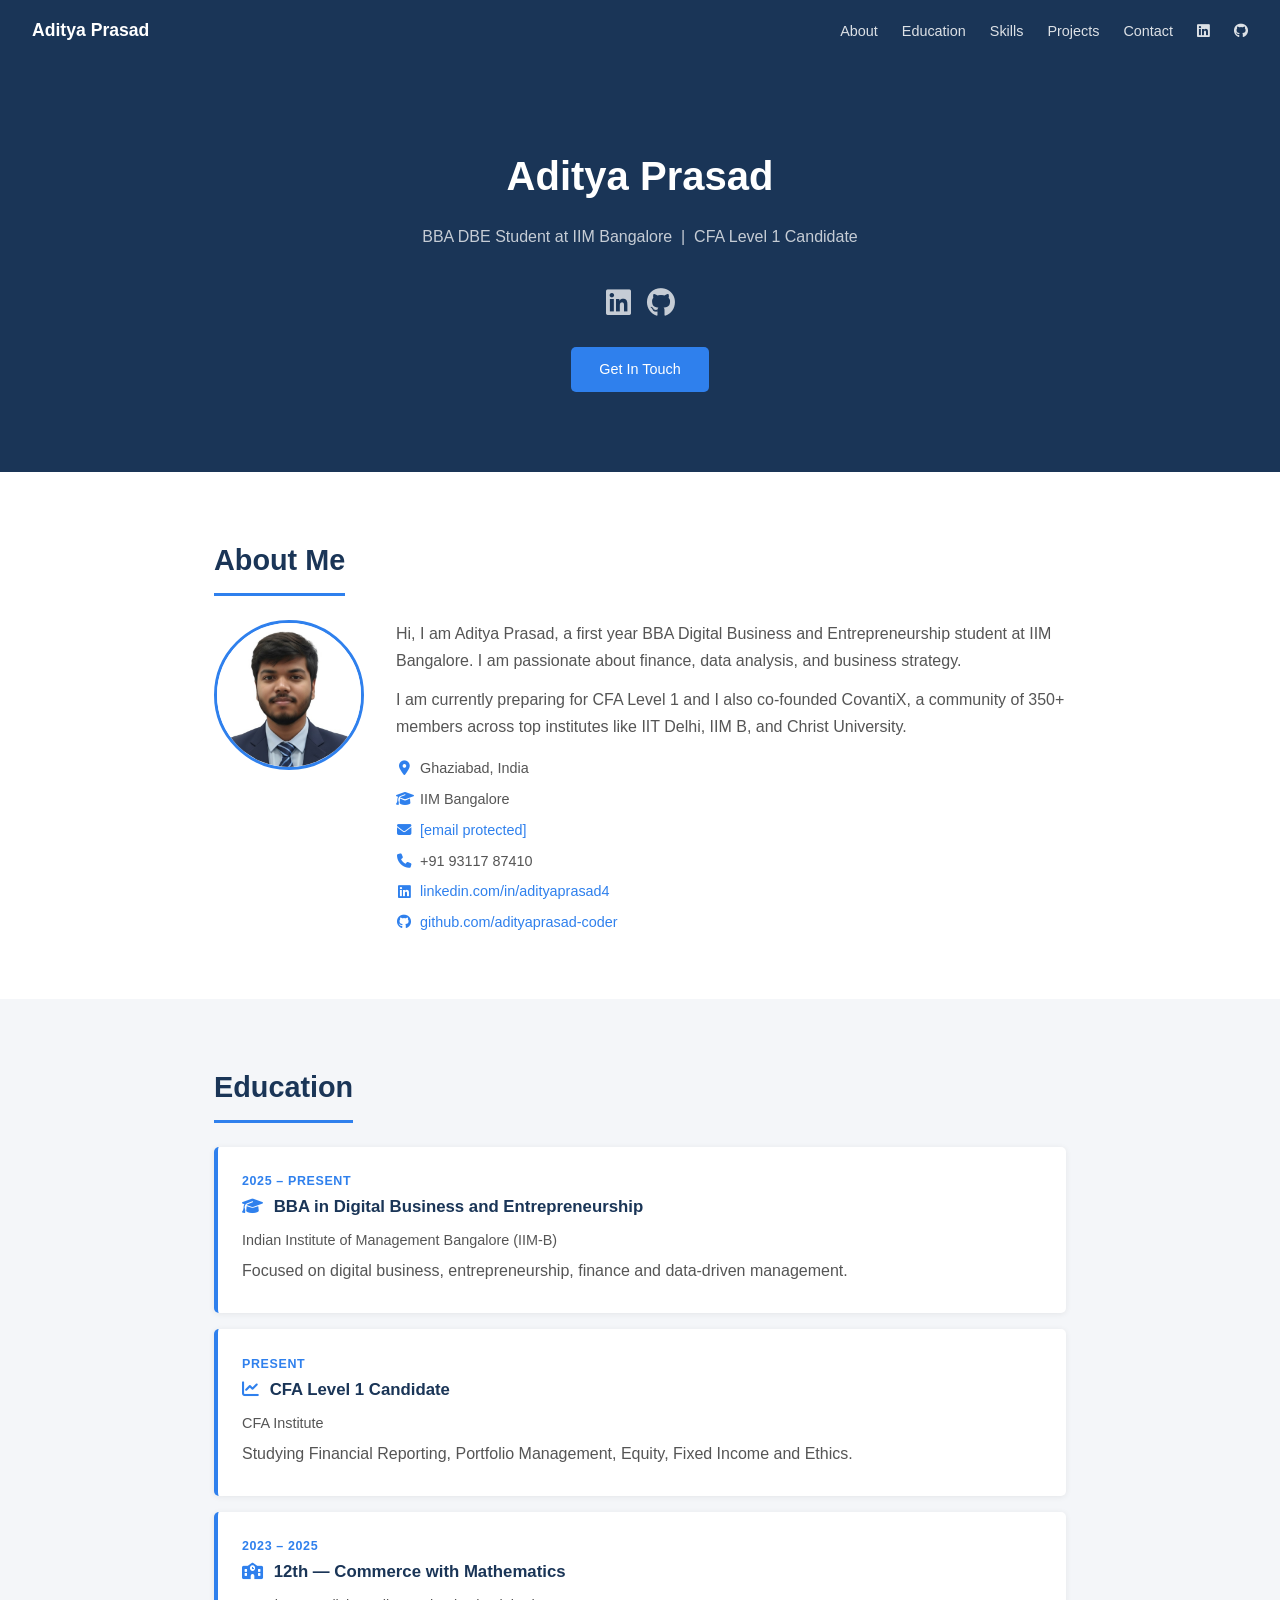
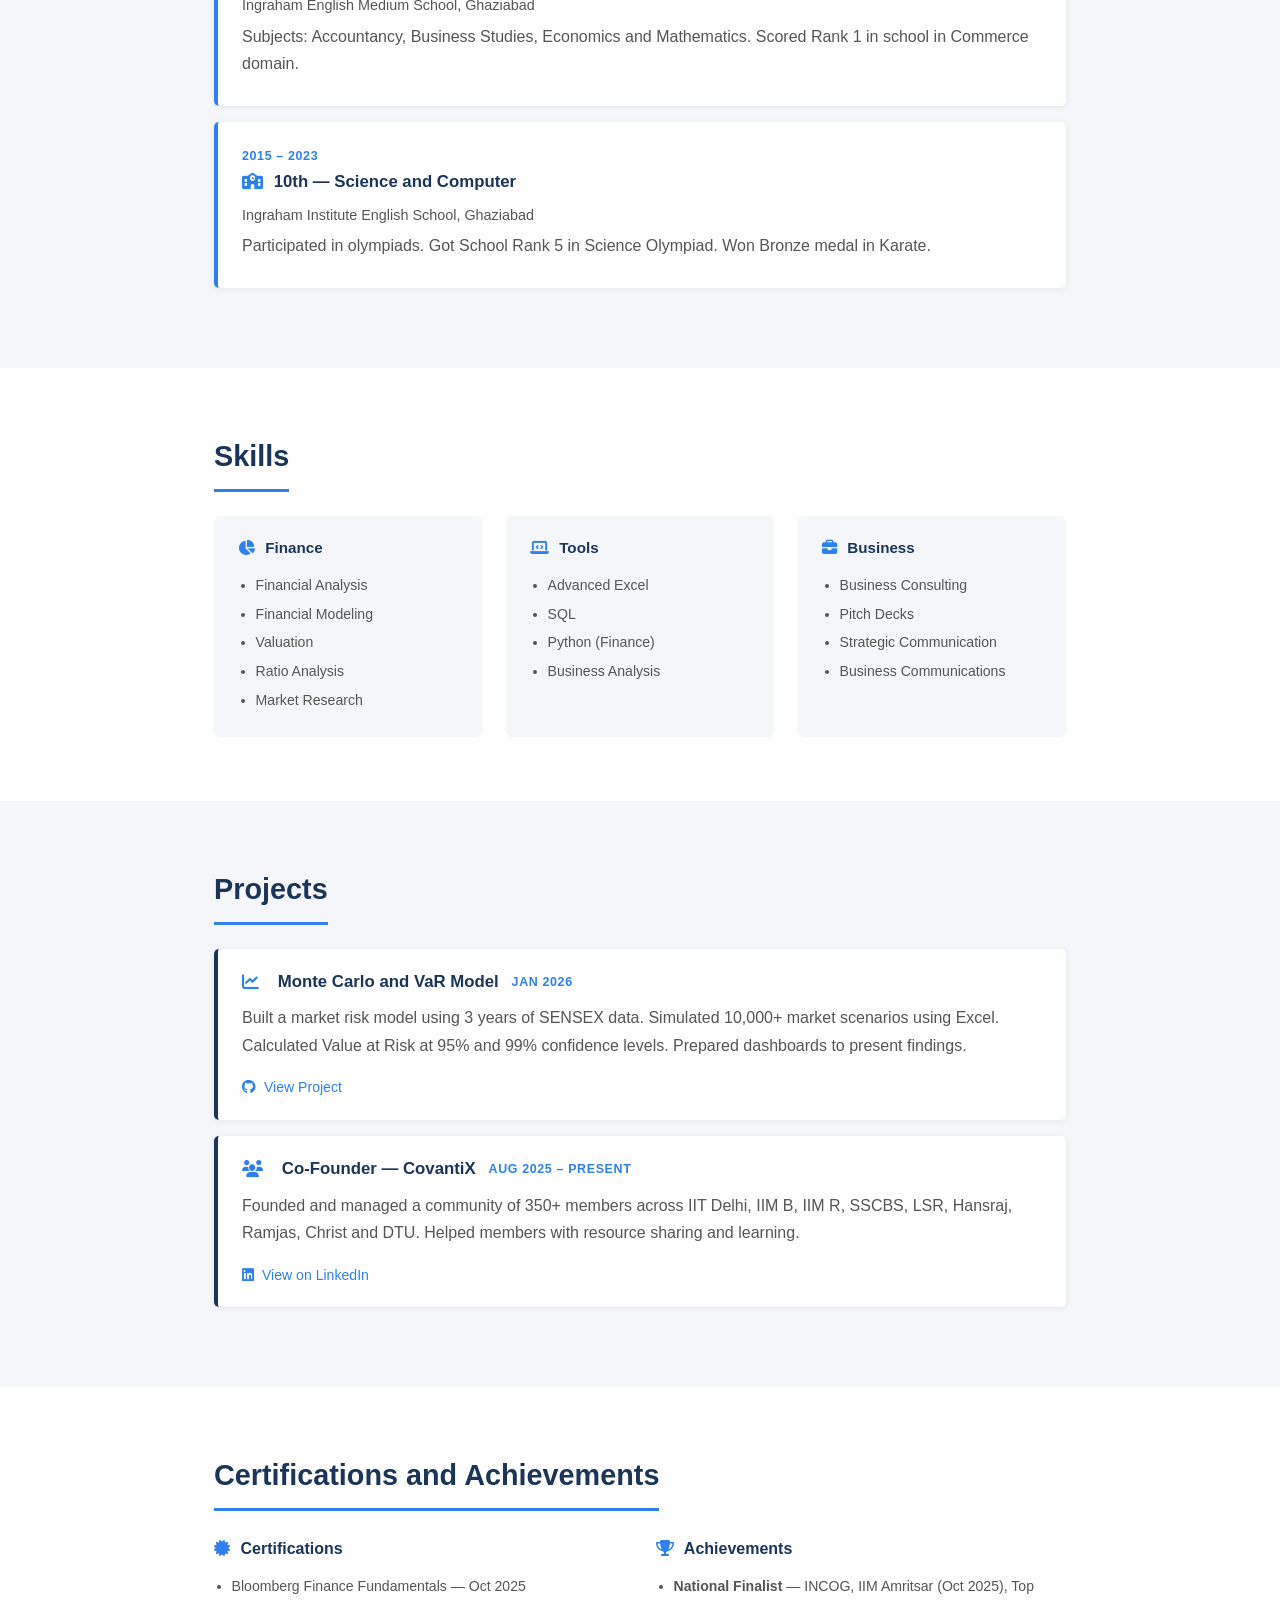
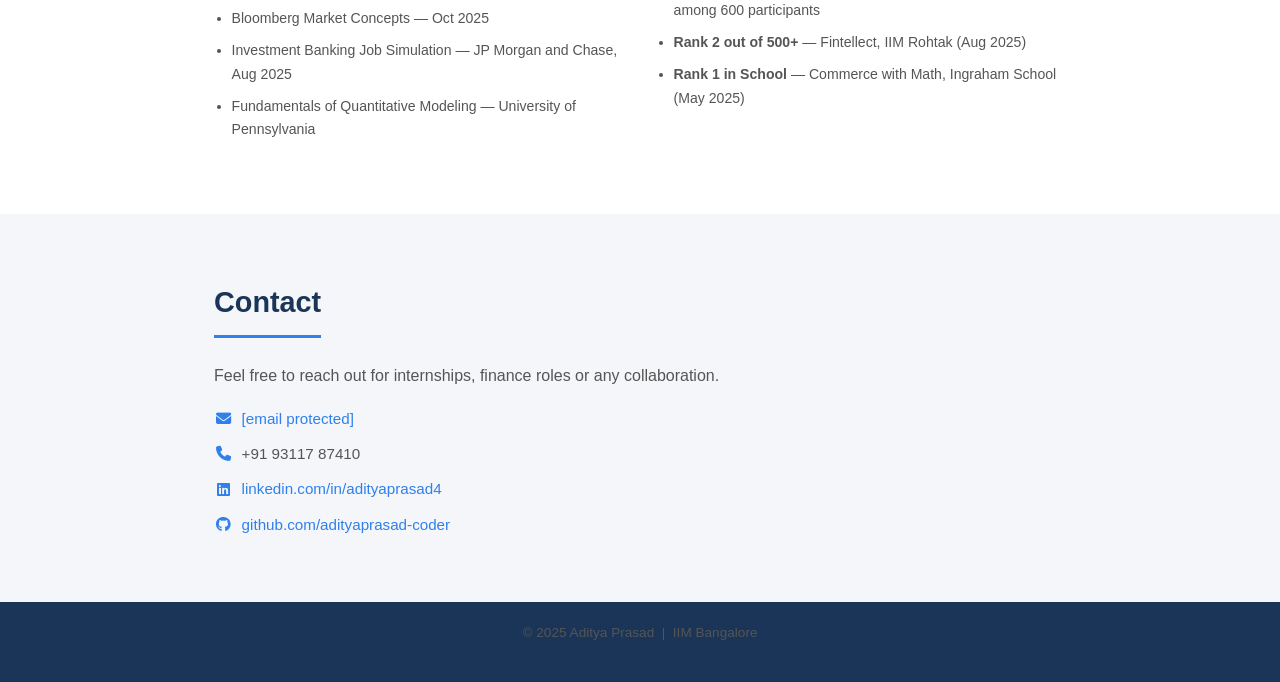
==== commit 426c067b: "Update index.html" ====
--- a/index.html
+++ b/index.html
@@ -62,12 +62,9 @@
           <ul class="info-list">
             <li><i class="fa-solid fa-location-dot"></i> Ghaziabad, India</li>
             <li>
-              <!-- IIM Bangalore icon - using graduation cap -->
-              <i class="fa-solid fa-graduation-cap"></i>
-              <img src="https://upload.wikimedia.org/wikipedia/en/thumb/b/b3/IIM_Bangalore_Logo.svg/60px-IIM_Bangalore_Logo.svg.png" alt="IIM-B" class="iimb-logo" />
-              IIM Bangalore
+              <i class="fa-solid fa-graduation-cap"></i> IIM Bangalore
             </li>
-            <li><i class="fa-solid fa-envelope"></i> aditya.prasad25@iimb.ac.in</li>
+            <li><i class="fa-solid fa-envelope"></i> <a href="/cdn-cgi/l/email-protection" class="__cf_email__" data-cfemail="3455505d404d551a4446554755500601745d5d59561a55571a5d5a">[email&#160;protected]</a></li>
             <li><i class="fa-solid fa-phone"></i> +91 93117 87410</li>
             <li>
               <i class="fa-brands fa-linkedin"></i>
@@ -91,8 +88,8 @@
       <div class="edu-card">
         <span class="year">2025 – Present</span>
         <h3>
-          <img src="https://upload.wikimedia.org/wikipedia/en/thumb/b/b3/IIM_Bangalore_Logo.svg/32px-IIM_Bangalore_Logo.svg.png" alt="IIM-B" class="edu-icon" />
-          BBA in Digital Business and Entrepreneurship
+          
+          <i class="fa-solid fa-graduation-cap edu-icon-fa"></i> BBA in Digital Business and Entrepreneurship
         </h3>
         <p class="institute">Indian Institute of Management Bangalore (IIM-B)</p>
         <p>Focused on digital business, entrepreneurship, finance and data-driven management.</p>
@@ -222,7 +219,7 @@
       <h2>Contact</h2>
       <p>Feel free to reach out for internships, finance roles or any collaboration.</p>
       <ul class="contact-list">
-        <li><i class="fa-solid fa-envelope"></i> aditya.prasad25@iimb.ac.in</li>
+        <li><i class="fa-solid fa-envelope"></i> <a href="/cdn-cgi/l/email-protection" class="__cf_email__" data-cfemail="91f0f5f8e5e8f0bfe1e3f0e2f0f5a3a4d1f8f8fcf3bff0f2bff8ff">[email&#160;protected]</a></li>
         <li><i class="fa-solid fa-phone"></i> +91 93117 87410</li>
         <li>
           <i class="fa-brands fa-linkedin"></i>
@@ -240,10 +237,3 @@
   <footer id="footer">
     <p>© 2025 Aditya Prasad &nbsp;|&nbsp; IIM Bangalore</p>
     <div class="footer-icons">
-      <a href="https://linkedin.com/in/adityaprasad4/" target="_blank"><i class="fa-brands fa-linkedin"></i></a>
-      <a href="https://github.com/adityaprasad-coder" target="_blank"><i class="fa-brands fa-github"></i></a>
-    </div>
-  </footer>
-
-</body>
-</html>
--- a/style.css
+++ b/style.css
@@ -0,0 +1,464 @@
+/* ================================
+   STYLE.CSS — Aditya Prasad
+   Simple Resume Website
+   ================================ */
+
+/* 1. CSS Variables - Color Palette */
+:root {
+  --primary: #1a3557;
+  --accent: #2f80ed;
+  --bg: #ffffff;
+  --grey-bg: #f4f6f9;
+  --text: #222222;
+  --muted: #555555;
+  --border: #dddddd;
+  --font: 'Poppins', sans-serif;
+}
+
+/* 2. Base / Element Selectors */
+* {
+  margin: 0;
+  padding: 0;
+  box-sizing: border-box;
+}
+
+html {
+  scroll-behavior: smooth;
+}
+
+body {
+  font-family: var(--font);
+  color: var(--text);
+  background-color: var(--bg);
+  font-size: 16px;
+  line-height: 1.7;
+}
+
+h2 {
+  font-size: 1.8rem;
+  color: var(--primary);
+  margin-bottom: 1.5rem;
+  border-bottom: 3px solid var(--accent);
+  padding-bottom: 0.5rem;
+  display: inline-block;
+}
+
+h3 {
+  font-size: 1.05rem;
+  color: var(--primary);
+  margin-bottom: 0.4rem;
+}
+
+p {
+  color: var(--muted);
+  margin-bottom: 0.6rem;
+}
+
+a {
+  color: var(--accent);
+  text-decoration: none;
+}
+
+a:hover {
+  text-decoration: underline;
+}
+
+ul {
+  list-style: none;
+}
+
+/* 3. Container */
+.container {
+  max-width: 900px;
+  margin: 0 auto;
+  padding: 0 1.5rem;
+}
+
+/* 4. Navigation Bar - Flexbox */
+#navbar {
+  background-color: var(--primary);
+  padding: 1rem 2rem;
+  position: sticky;
+  top: 0;
+  z-index: 100;
+  display: flex;
+  align-items: center;
+  justify-content: space-between;
+}
+
+.nav-logo {
+  color: white;
+  font-size: 1.1rem;
+  font-weight: 600;
+}
+
+.nav-links {
+  display: flex;
+  gap: 1.5rem;
+}
+
+.nav-links a {
+  color: rgba(255, 255, 255, 0.85);
+  font-size: 0.9rem;
+  font-weight: 500;
+}
+
+.nav-links a:hover {
+  color: white;
+  text-decoration: none;
+}
+
+/* 5. Hero Section */
+#hero {
+  background-color: var(--primary);
+  color: white;
+  text-align: center;
+  padding: 5rem 1.5rem;
+}
+
+#hero h1 {
+  font-size: 2.5rem;
+  margin-bottom: 0.8rem;
+  color: white;
+}
+
+#hero p {
+  color: rgba(255, 255, 255, 0.75);
+  font-size: 1rem;
+  margin-bottom: 1.8rem;
+}
+
+/* Class Selector - Button */
+.btn {
+  display: inline-block;
+  background-color: var(--accent);
+  color: white;
+  padding: 0.65rem 1.8rem;
+  border-radius: 5px;
+  font-weight: 500;
+  font-size: 0.9rem;
+}
+
+.btn:hover {
+  opacity: 0.9;
+  text-decoration: none;
+}
+
+/* 6. Sections */
+.section {
+  padding: 4rem 0;
+}
+
+.grey-bg {
+  background-color: var(--grey-bg);
+}
+
+/* 7. About Section - Flexbox */
+.about-flex {
+  display: flex;
+  gap: 2rem;
+  align-items: flex-start;
+}
+
+/* Class Selector */
+.profile-photo {
+  width: 150px;
+  height: 150px;
+  border-radius: 50%;
+  object-fit: cover;
+  object-position: center top;
+  border: 3px solid var(--accent);
+  flex-shrink: 0;
+}
+
+.about-text p {
+  margin-bottom: 0.7rem;
+}
+
+.info-list {
+  margin-top: 1rem;
+  display: flex;
+  flex-direction: column;
+  gap: 0.4rem;
+}
+
+.info-list li {
+  font-size: 0.9rem;
+  color: var(--muted);
+}
+
+/* 8. Education Cards */
+.edu-card {
+  background: white;
+  border-left: 4px solid var(--accent);
+  padding: 1.2rem 1.5rem;
+  margin-bottom: 1rem;
+  border-radius: 5px;
+  box-shadow: 0 1px 6px rgba(0,0,0,0.07);
+}
+
+.grey-bg .edu-card {
+  background: white;
+}
+
+.year {
+  font-size: 0.78rem;
+  font-weight: 600;
+  color: var(--accent);
+  text-transform: uppercase;
+  letter-spacing: 0.05em;
+}
+
+.institute {
+  color: var(--muted);
+  font-size: 0.9rem;
+  font-weight: 500;
+  margin-bottom: 0.3rem;
+}
+
+/* 9. Skills - Flexbox */
+.skills-flex {
+  display: flex;
+  gap: 1.5rem;
+  flex-wrap: wrap;
+}
+
+.skill-box {
+  flex: 1;
+  min-width: 200px;
+  background: var(--grey-bg);
+  border-radius: 6px;
+  padding: 1.2rem 1.5rem;
+}
+
+.skill-box h3 {
+  margin-bottom: 0.8rem;
+  font-size: 0.95rem;
+}
+
+.skill-box ul {
+  list-style: disc;
+  padding-left: 1.1rem;
+}
+
+.skill-box ul li {
+  font-size: 0.88rem;
+  color: var(--muted);
+  margin-bottom: 0.3rem;
+}
+
+/* 10. Projects */
+.project-card {
+  background: white;
+  border-left: 4px solid var(--primary);
+  padding: 1.2rem 1.5rem;
+  margin-bottom: 1rem;
+  border-radius: 5px;
+  box-shadow: 0 1px 6px rgba(0,0,0,0.07);
+}
+
+.project-card h3 {
+  display: flex;
+  align-items: center;
+  gap: 0.8rem;
+  flex-wrap: wrap;
+  margin-bottom: 0.5rem;
+}
+
+.project-link {
+  display: inline-block;
+  margin-top: 0.5rem;
+  font-size: 0.88rem;
+  font-weight: 500;
+  color: var(--accent);
+}
+
+/* 11. Certifications - Two Column Flexbox */
+.two-col {
+  display: flex;
+  gap: 2rem;
+  flex-wrap: wrap;
+}
+
+.two-col > div {
+  flex: 1;
+  min-width: 250px;
+}
+
+.two-col h3 {
+  margin-bottom: 0.8rem;
+  font-size: 1rem;
+}
+
+.simple-list {
+  list-style: disc;
+  padding-left: 1.1rem;
+}
+
+.simple-list li {
+  font-size: 0.88rem;
+  color: var(--muted);
+  margin-bottom: 0.5rem;
+}
+
+/* 12. Contact */
+.contact-list {
+  margin-top: 1rem;
+  display: flex;
+  flex-direction: column;
+  gap: 0.6rem;
+}
+
+.contact-list li {
+  font-size: 0.95rem;
+  color: var(--muted);
+}
+
+/* 13. Footer - ID Selector */
+#footer {
+  background-color: var(--primary);
+  color: rgba(255,255,255,0.6);
+  text-align: center;
+  padding: 1.2rem;
+  font-size: 0.85rem;
+}
+
+/* 14. Responsive */
+@media (max-width: 768px) {
+  #navbar {
+    flex-direction: column;
+    gap: 0.8rem;
+    text-align: center;
+  }
+
+  .nav-links {
+    gap: 1rem;
+    flex-wrap: wrap;
+    justify-content: center;
+  }
+
+  .about-flex {
+    flex-direction: column;
+    align-items: center;
+    text-align: center;
+  }
+
+  .skills-flex,
+  .two-col {
+    flex-direction: column;
+  }
+
+  #hero h1 {
+    font-size: 1.8rem;
+  }
+}
+
+/* ── ICON STYLES ── */
+
+/* Navbar icons */
+.nav-icon {
+  font-size: 1.2rem;
+  color: rgba(255,255,255,0.85);
+  transition: color 0.2s;
+}
+.nav-icon:hover { color: white; }
+
+/* Hero social icons */
+.hero-icons {
+  display: flex;
+  gap: 1rem;
+  justify-content: center;
+  margin-bottom: 1.2rem;
+}
+.hero-icons a {
+  font-size: 1.8rem;
+  color: rgba(255,255,255,0.75);
+  transition: color 0.2s, transform 0.2s;
+}
+.hero-icons a:hover {
+  color: white;
+  transform: translateY(-2px);
+}
+
+/* Info list icons */
+.info-list li {
+  display: flex;
+  align-items: center;
+  gap: 0.5rem;
+}
+.info-list li i {
+  color: var(--accent);
+  width: 16px;
+  text-align: center;
+}
+
+/* IIM-B logo in about & education */
+.iimb-logo {
+  width: 28px;
+  height: auto;
+  vertical-align: middle;
+  margin: 0 4px;
+}
+
+/* Education card icon */
+.edu-icon {
+  width: 28px;
+  height: auto;
+  vertical-align: middle;
+  margin-right: 6px;
+}
+.edu-icon-fa {
+  color: var(--accent);
+  margin-right: 6px;
+}
+
+/* Skill box heading icon */
+.skill-box h3 i {
+  color: var(--accent);
+  margin-right: 6px;
+}
+
+/* Project card heading icon */
+.project-card h3 i {
+  color: var(--accent);
+  margin-right: 6px;
+}
+
+/* Project link icon */
+.project-link i { margin-right: 4px; }
+
+/* Cert/achievement heading icon */
+.two-col h3 i {
+  color: var(--accent);
+  margin-right: 6px;
+}
+
+/* Contact list icons */
+.contact-list li {
+  display: flex;
+  align-items: center;
+  gap: 0.6rem;
+}
+.contact-list li i {
+  color: var(--accent);
+  width: 18px;
+  text-align: center;
+}
+
+/* Footer icons */
+#footer {
+  display: flex;
+  flex-direction: column;
+  align-items: center;
+  gap: 0.6rem;
+}
+.footer-icons {
+  display: flex;
+  gap: 1rem;
+}
+.footer-icons a {
+  color: rgba(255,255,255,0.6);
+  font-size: 1.3rem;
+  transition: color 0.2s;
+}
+.footer-icons a:hover { color: white; }
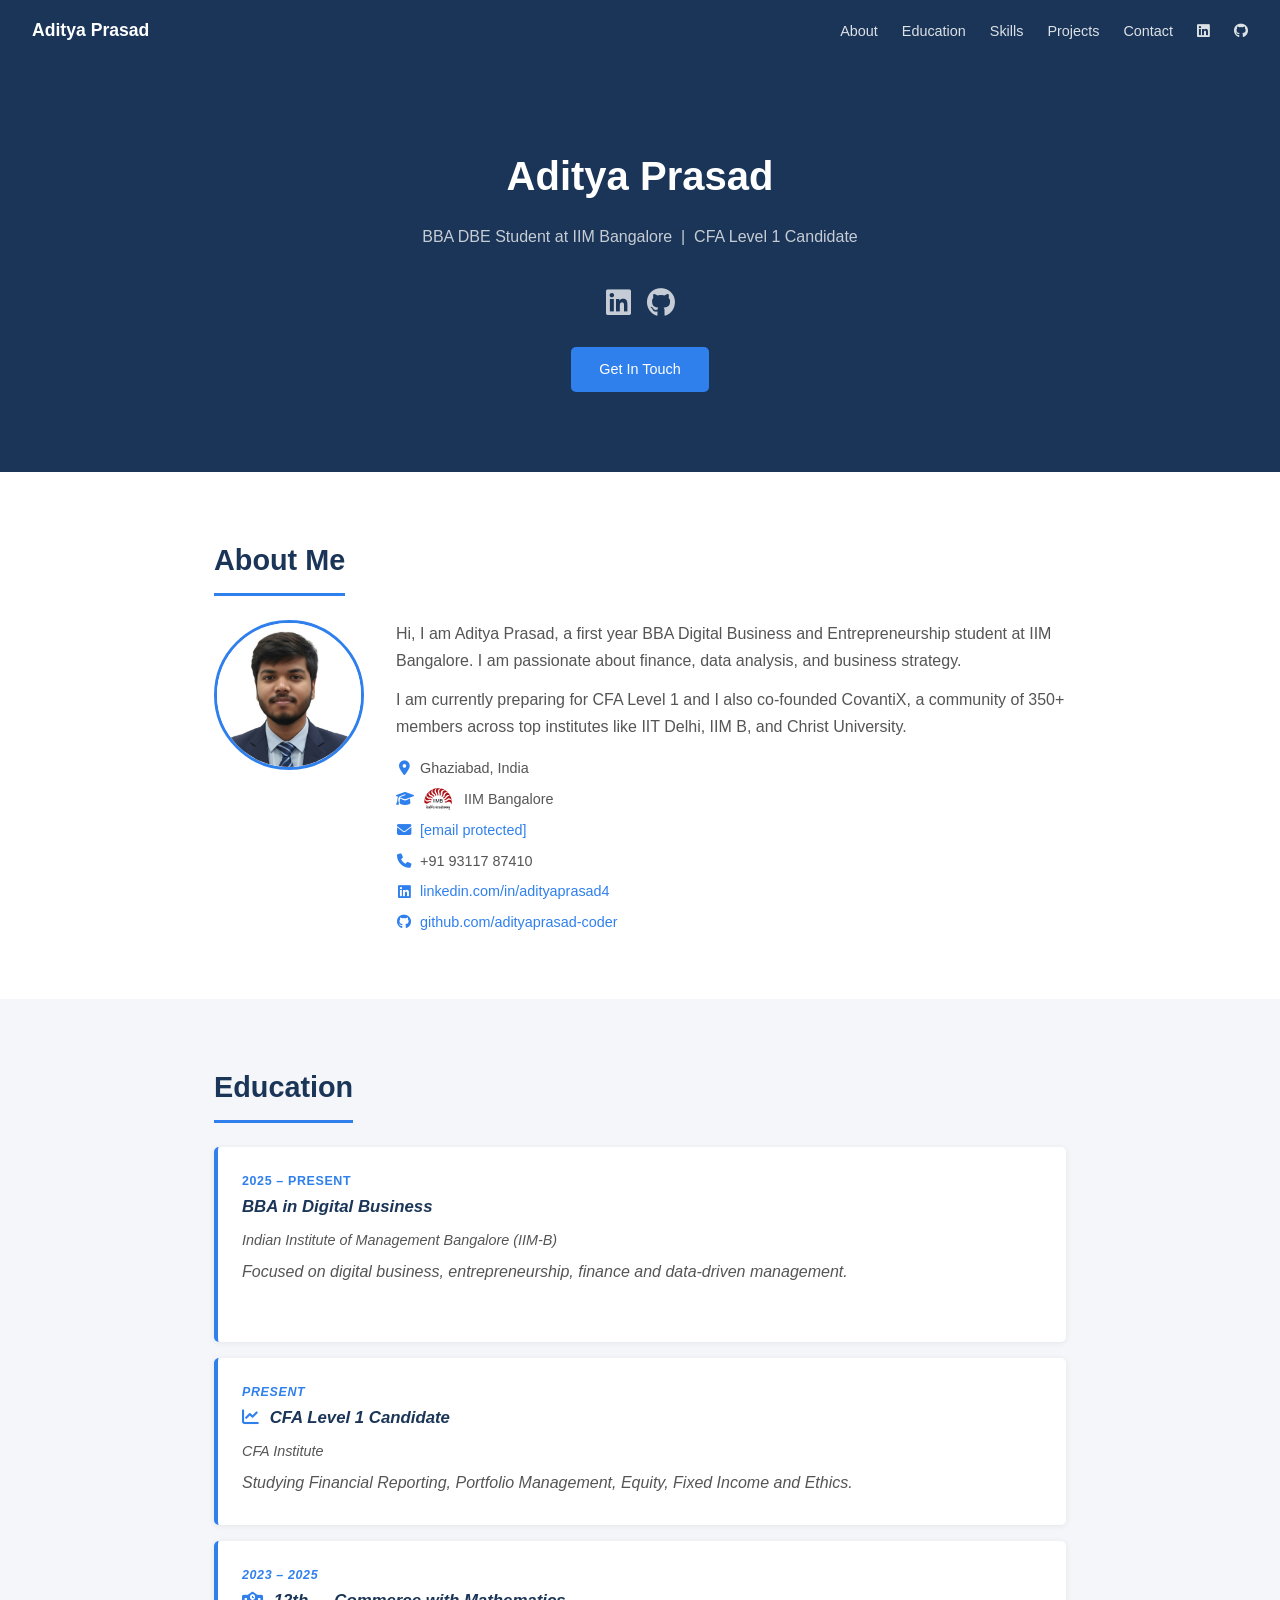
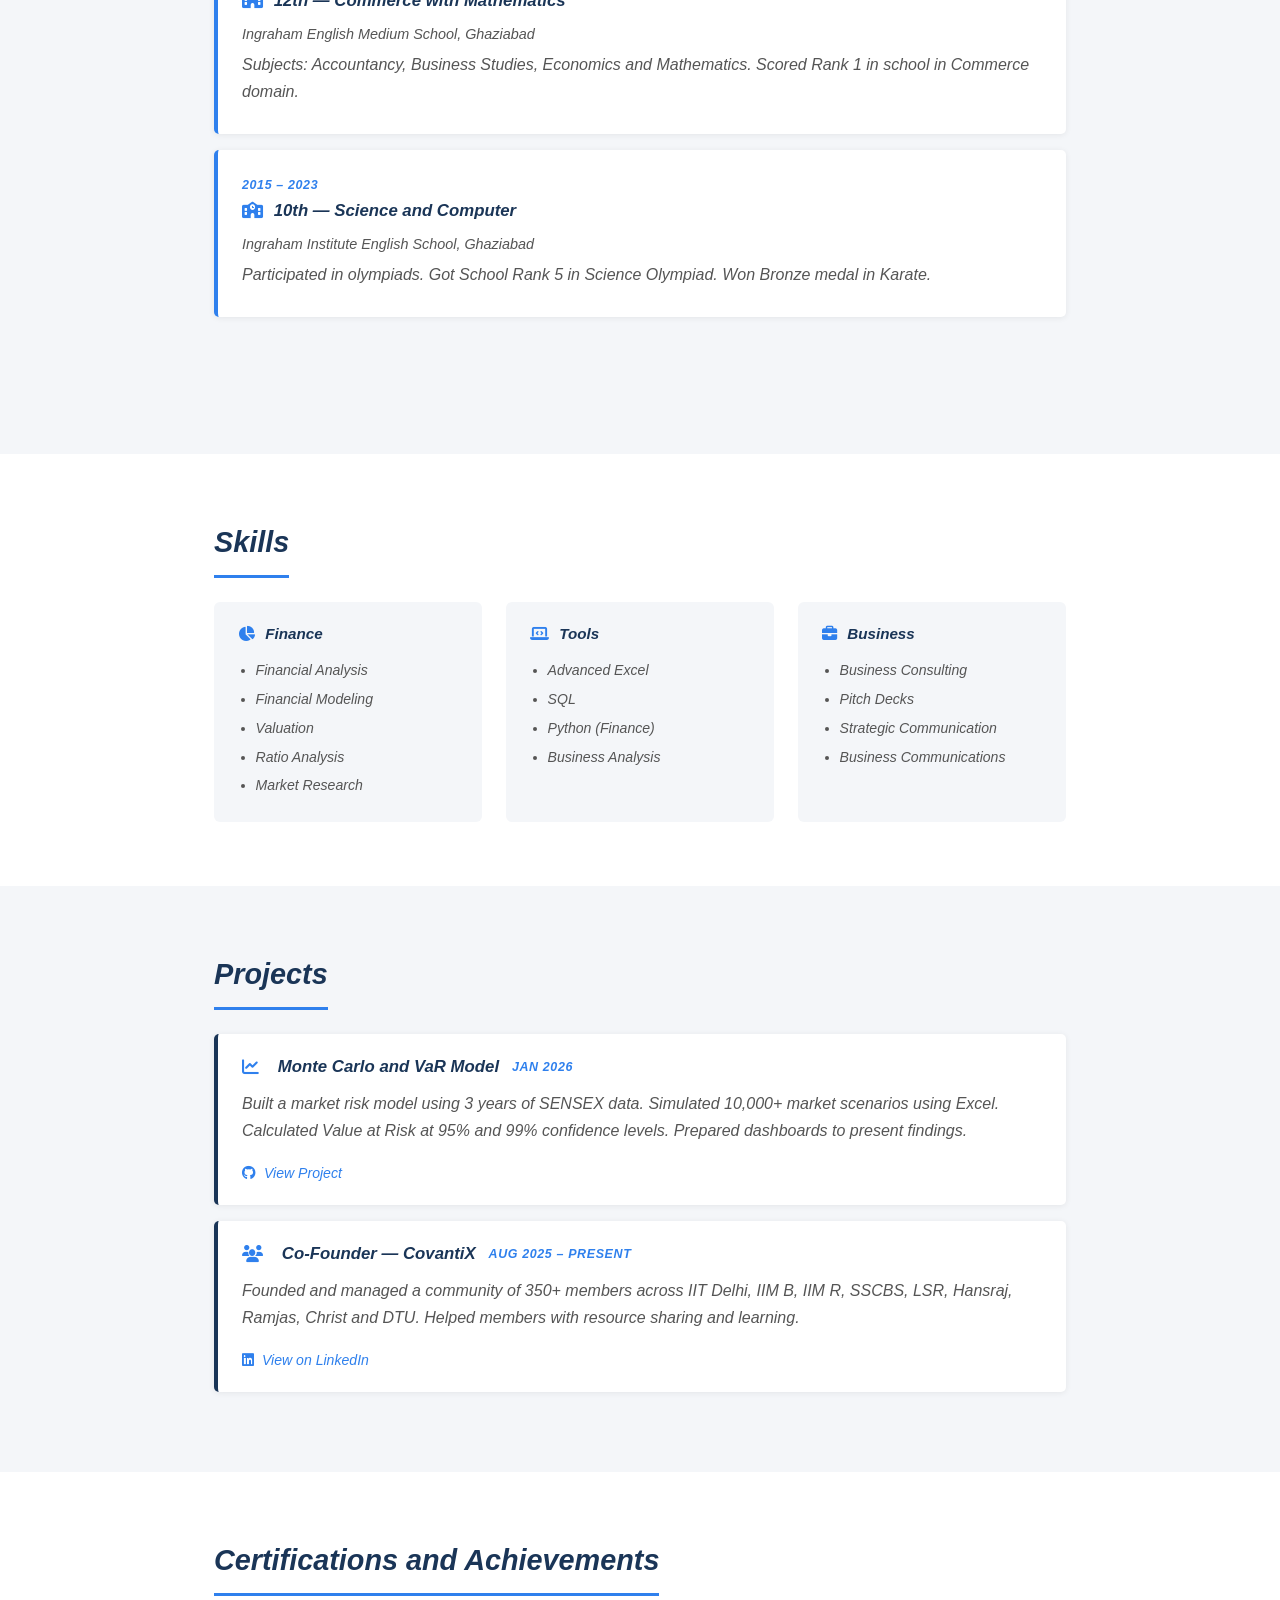
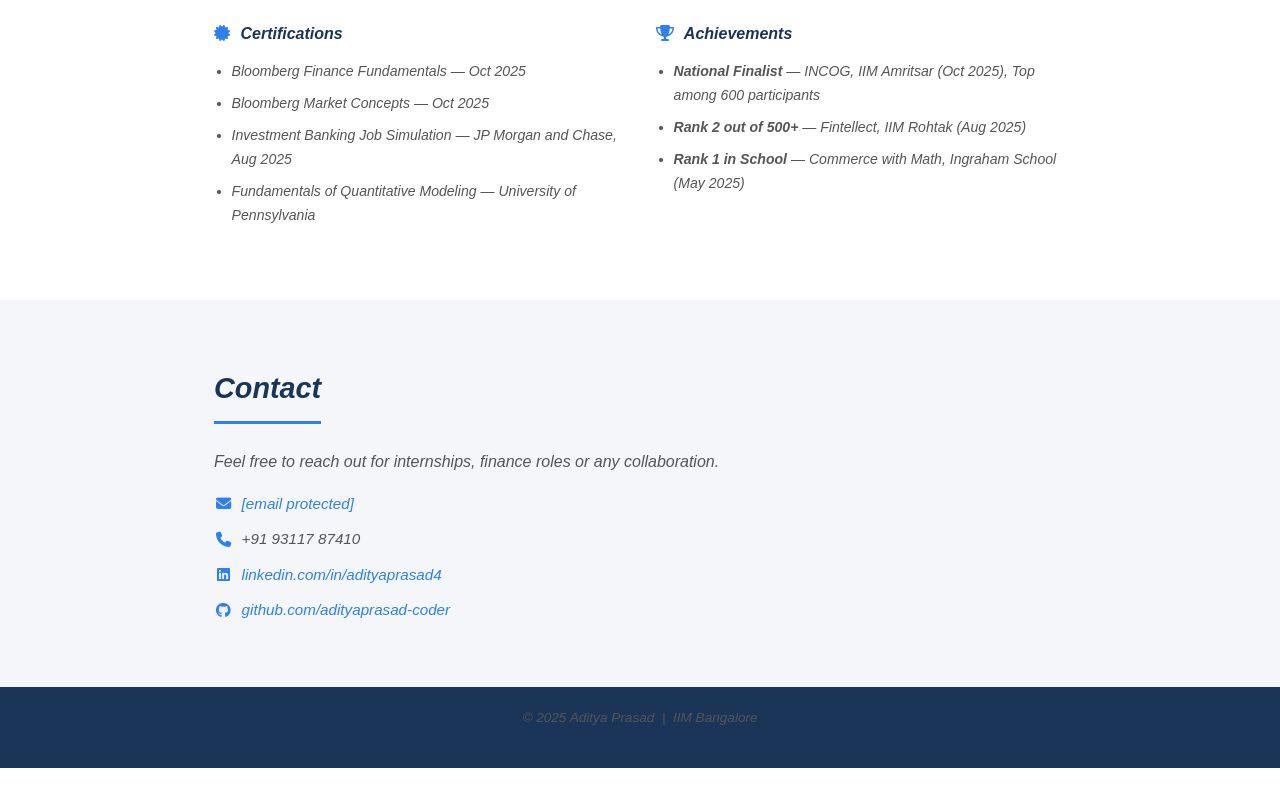
==== commit 5320082e: "Update index.html" ====
--- a/index.html
+++ b/index.html
@@ -62,7 +62,8 @@
           <ul class="info-list">
             <li><i class="fa-solid fa-location-dot"></i> Ghaziabad, India</li>
             <li>
-              <i class="fa-solid fa-graduation-cap"></i> IIM Bangalore
+              <i class="fa-solid fa-graduation-cap"></i>
+<img src="IIMB.svg" alt="IIM-B" class="iimb-logo" /> IIM Bangalore
             </li>
             <li><i class="fa-solid fa-envelope"></i> <a href="/cdn-cgi/l/email-protection" class="__cf_email__" data-cfemail="3455505d404d551a4446554755500601745d5d59561a55571a5d5a">[email&#160;protected]</a></li>
             <li><i class="fa-solid fa-phone"></i> +91 93117 87410</li>
@@ -89,7 +90,7 @@
         <span class="year">2025 – Present</span>
         <h3>
           
-          <i class="fa-solid fa-graduation-cap edu-icon-fa"></i> BBA in Digital Business and Entrepreneurship
+          <i <img src="IIMB.svg" alt="IIM-B" class="edu-icon" /> BBA in Digital Business
         </h3>
         <p class="institute">Indian Institute of Management Bangalore (IIM-B)</p>
         <p>Focused on digital business, entrepreneurship, finance and data-driven management.</p>
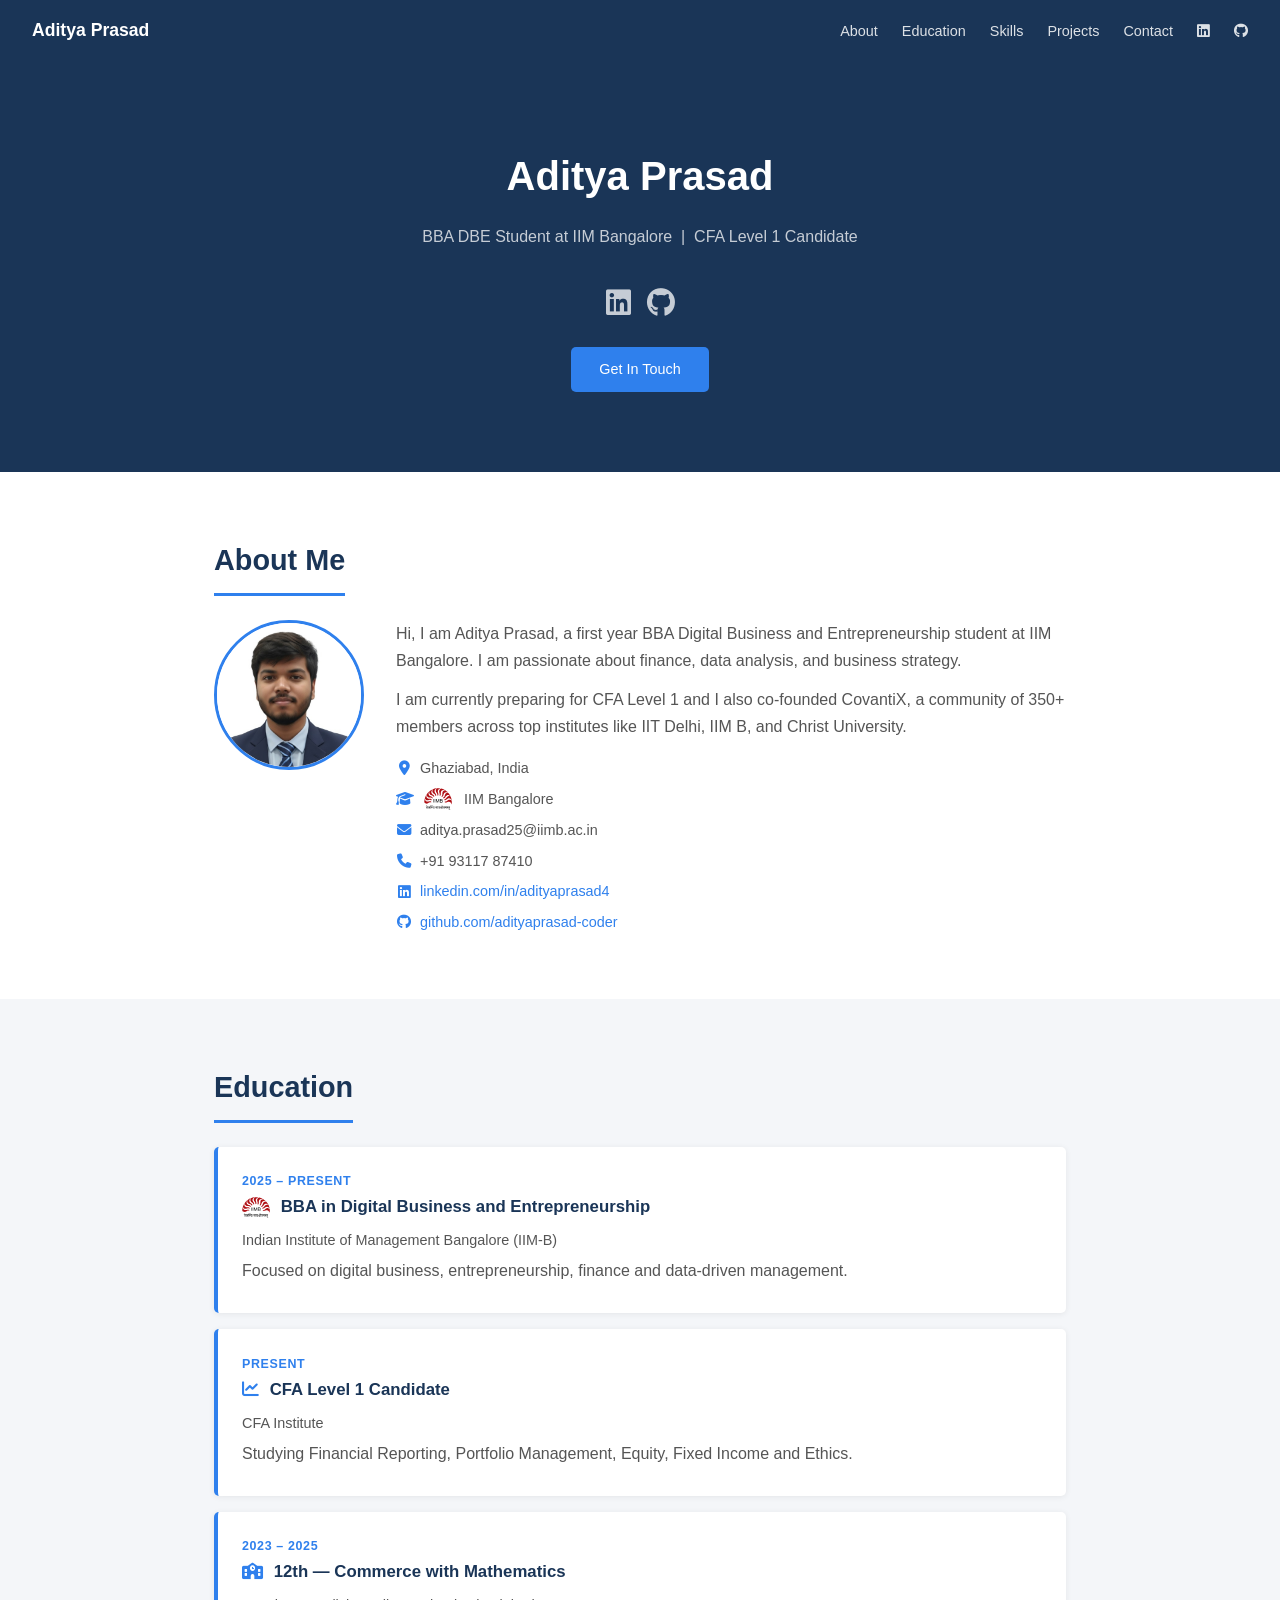
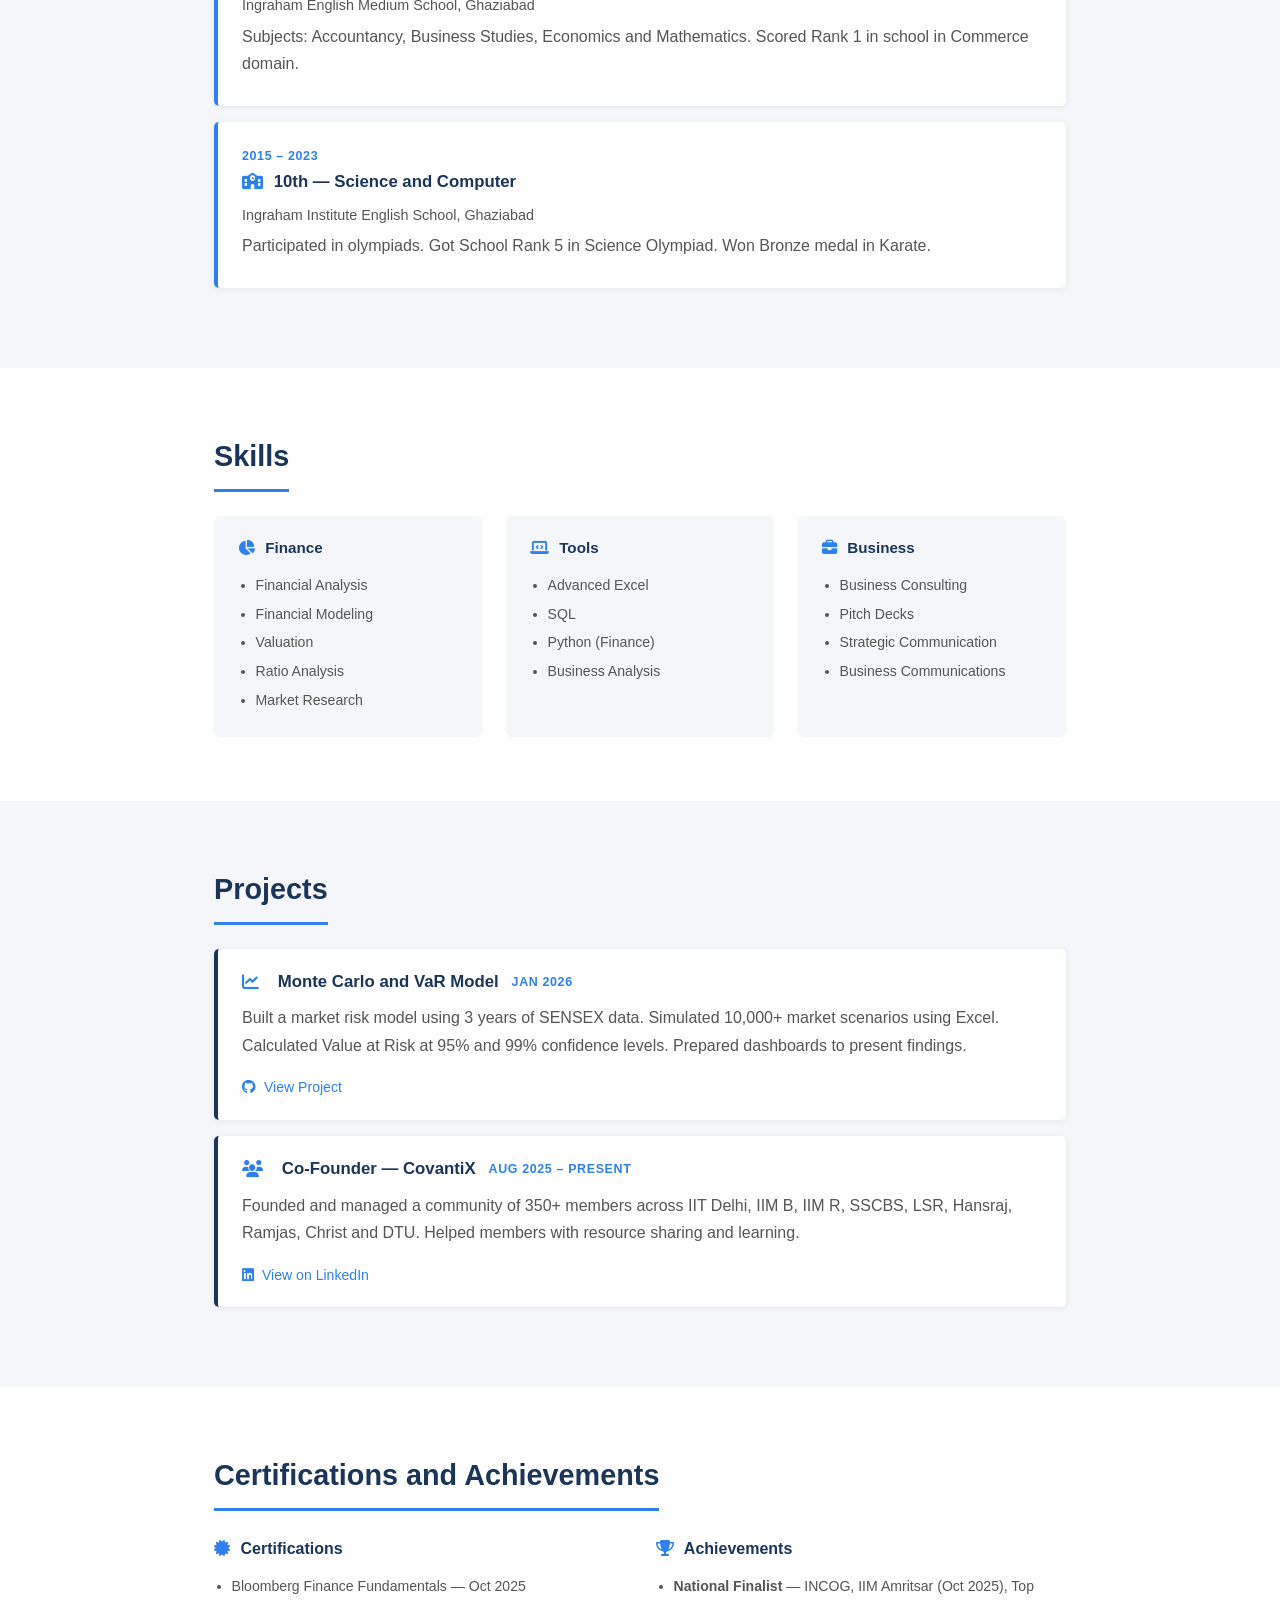
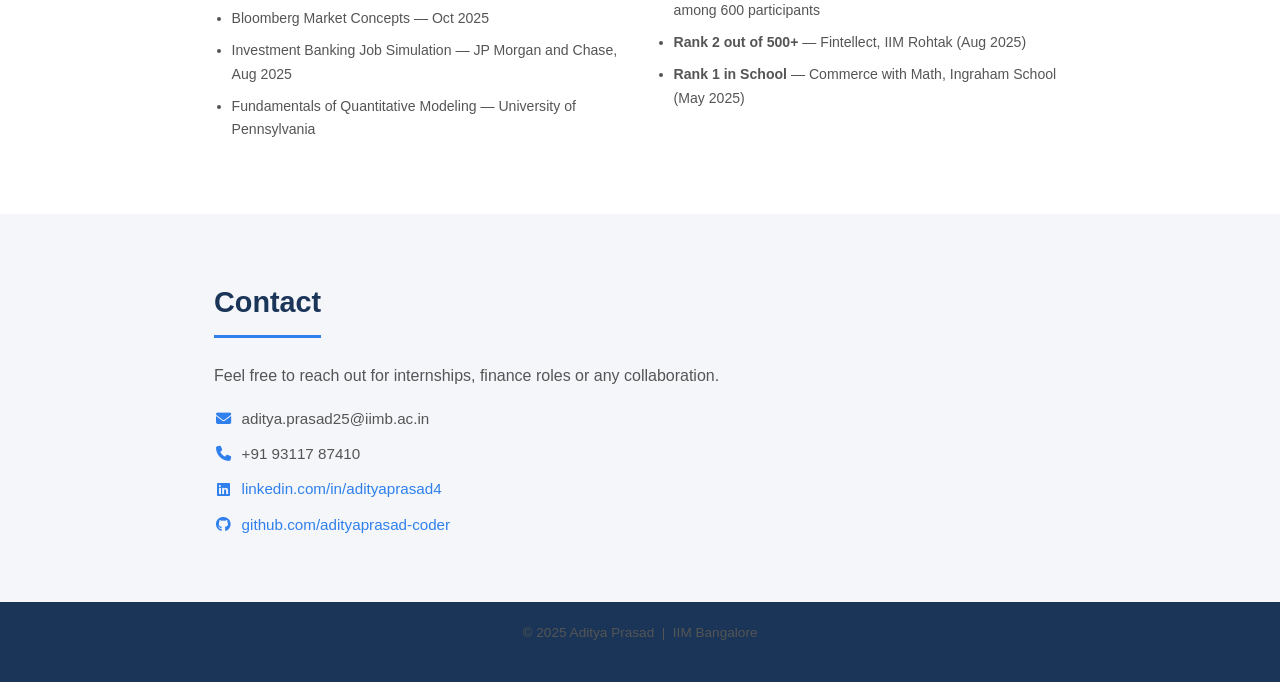
==== commit 45e7ba0a: "Update index.html" ====
--- a/index.html
+++ b/index.html
@@ -62,10 +62,9 @@
           <ul class="info-list">
             <li><i class="fa-solid fa-location-dot"></i> Ghaziabad, India</li>
             <li>
-              <i class="fa-solid fa-graduation-cap"></i>
-<img src="IIMB.svg" alt="IIM-B" class="iimb-logo" /> IIM Bangalore
+              <i class="fa-solid fa-graduation-cap"></i> <img src="IIMB.svg" alt="IIM-B" class="iimb-logo" /> IIM Bangalore
             </li>
-            <li><i class="fa-solid fa-envelope"></i> <a href="/cdn-cgi/l/email-protection" class="__cf_email__" data-cfemail="3455505d404d551a4446554755500601745d5d59561a55571a5d5a">[email&#160;protected]</a></li>
+            <li><i class="fa-solid fa-envelope"></i> aditya.prasad25@iimb.ac.in</li>
             <li><i class="fa-solid fa-phone"></i> +91 93117 87410</li>
             <li>
               <i class="fa-brands fa-linkedin"></i>
@@ -90,7 +89,7 @@
         <span class="year">2025 – Present</span>
         <h3>
           
-          <i <img src="IIMB.svg" alt="IIM-B" class="edu-icon" /> BBA in Digital Business
+          <img src="IIMB.svg" alt="IIM-B" class="edu-icon" /> BBA in Digital Business and Entrepreneurship
         </h3>
         <p class="institute">Indian Institute of Management Bangalore (IIM-B)</p>
         <p>Focused on digital business, entrepreneurship, finance and data-driven management.</p>
@@ -220,7 +219,7 @@
       <h2>Contact</h2>
       <p>Feel free to reach out for internships, finance roles or any collaboration.</p>
       <ul class="contact-list">
-        <li><i class="fa-solid fa-envelope"></i> <a href="/cdn-cgi/l/email-protection" class="__cf_email__" data-cfemail="91f0f5f8e5e8f0bfe1e3f0e2f0f5a3a4d1f8f8fcf3bff0f2bff8ff">[email&#160;protected]</a></li>
+        <li><i class="fa-solid fa-envelope"></i> aditya.prasad25@iimb.ac.in</li>
         <li><i class="fa-solid fa-phone"></i> +91 93117 87410</li>
         <li>
           <i class="fa-brands fa-linkedin"></i>
